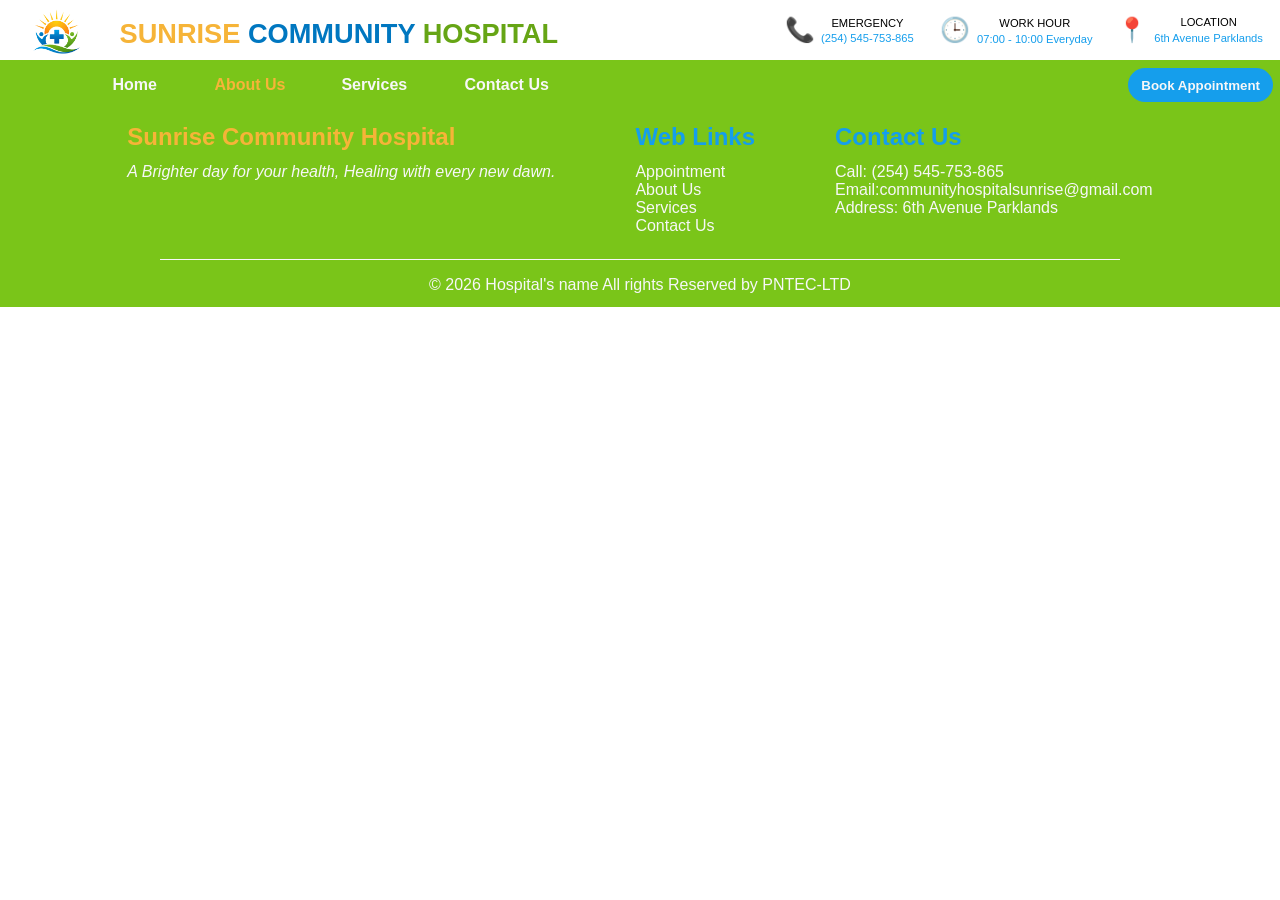
==== About_Us.html @ 196a64dc "Header,nav bar and footer Complete format for the page" ====
<!DOCTYPE html>
<html lang="en">
<head>
    <meta charset="UTF-8">
    <meta name="viewport" content="width=device-width, initial-scale=1.0">
    <link rel="stylesheet" href="styles.css">
    <link rel="icon" type="image/x-icon" href="images/sunrise logo only.png">
    <link rel="stylesheet" href="https://cloudflare.com">

    
    <title>Sunrise Community Hospital</title>
</head>
<body>
    <div class="page-elements">
        <!--Head of the page-->
        <header>
            <!-- hospital name and logo -->
            <div class="logo_name">
                <a href="index.html" class="logo_as_link" target="_self">
                    <!--Hospital's logo-->
                    <img src="images/sunrise logo only.png" alt="sunrise logo" class="logo" >
                    <!--Hospital's name-->
                    <h1 class="head_name">
                        <span class="sunrise">Sunrise</span> 
                        <span class="community">Community</span> 
                        <span class="hospital">Hospital</span> 
                    </h1>
                </a>
            </div>
            <!--Hospital's head details-->
           <div class="header-details-container">
                <div class="hospital_contact">
                    <div class="info_widgets">&#128222;</div>
                    <div class="head-info">
                        <div class="info_text">EMERGENCY</div>
                        <div class="info-item">
                            (254) 545-753-865
                        </div>
                    </div>
                </div>

                <div class="work_hour">
                    <div class="info_widgets">&#x1F552;</div>
                    <div class="head-info">
                        <div class="info_text">WORK HOUR</div>
                        <div class="info-item">
                            07:00 - 10:00 Everyday
                        </div>
                    </div>
                </div>

                <div class="location">
                    <div class="info_widgets">&#128205;</div>
                    <div class="head-info">
                        <div class="info_text">LOCATION</div>
                        <div class="hospital-area">
                            <a href="https://maps.app.goo.gl/b62ZyZZxRLboZtiKA" target="_blank" class="map_link" >6th Avenue Parklands</a>
                        </div>
                    </div>
                </div>
           </div>
        </header>

        <!--Navigation bar-->
        <div class="nav-bar">
            <nav class="nav-links">
                <ul>
                    <li><a href="index.html" target="_self" class="page">Home</a></li>
                    <li><a href="About_Us.html" target="_self" style="color:#f6b438" class="page">About Us</a></li>
                    <li><a href="Services.html" target="_self" class="page">Services</a></li>
                    <li><a href="Contact_Us.html" target="_self" class="page">Contact Us</a></li>
                </ul>
            </nav>
            <!-- appointment button -->
            <div class="appointment">
                <button type="button" name="appointment">
                    <a href="Appointment.html" target="_self" class="page"> Book Appointment</a>
                </button>
            </div>
        </div>


        <!--main webpage contents-->
        <div>

        </div>


        
        <!--footer of the page-->
        <footer>
            <div>
                <!--Hospital's name and motto-->
                <div class="name-motto">
                    <div class="footer-name">
                        <a href="index.html" class="hospital-name" target="_self">
                        <h2 class="footer_name">
                            <span class="sunrise">Sunrise</span> 
                            <span class="community">Community</span> 
                            <span class="hospital">Hospital</span> 
                        </h2>
                    </a>
                    </div>
                    <div class="footer-motto">
                        
                        A Brighter day for your health,
                        Healing with every new dawn.
                        
                    </div>
                </div>

                <!--links for webpages-->
                <div class="web-links">
                    <h2>Web Links</h2>
                    <a href="Appointment.html" target="_self" class="page">Appointment</a>
                    <a href="About_Us.html" target="_self" class="page">About Us</a>
                    <a href="Services.html" target="_self" class="page">Services</a>
                    <a href="Contact_Us.html" target="_self" class="page">Contact Us</a>
                </div>

                <!--Hospitals contact info-->
                <div class="contact-info" >
                    <h2>Contact Us</h2>
                    <div class="number">
                        Call: (254) 545-753-865
                    </div>
                    <div>
                        <a href="mailto:communityhospitalsunrise@gmail.com" class="page">Email:communityhospitalsunrise@gmail.com</a>
                    </div>
                    <div>
                        <a href="https://maps.app.goo.gl/b62ZyZZxRLboZtiKA" target="_blank" class="page" >Address: 6th Avenue Parklands</a>
                    </div>
                </div>
            </div>

            <!-- copy rights -->
            <div class="copyright-container">
                <div class="copyright">
                    <p>&#169; 2026 Hospital's name All rights Reserved by PNTEC-LTD</p>
                </div>
            </div>
        </footer>
    </div>
</body>
</html>
---- styles.css ----
*{
    padding: 0px;
    margin: 0px;
    font-family:"Helvetica Now MT Text Medium", Helvetica-Bold, Helvetica, Arial, sans-serif;
}
/* overall container for page elements. */
.page-elements{
    display: grid;
    flex-wrap: wrap;
}

/*Header section css style*/

header{
    display: flex;
    flex-direction: row;
    position: sticky;
    justify-content: space-around;
    max-width:100%;
    height: 60px;
    
}
/* logo and hospital name as link */
.logo_as_link{
    display: flex;
    justify-content: flex-start;
    align-items: center;
    text-align: left;
    text-decoration: none;
    margin-right: 1em;
    
}
/* sunrise logo */
.logo{
    width: 6.5%;
    margin-top: 0.5em;
    padding-left: 2em;
    
}
/* hospital name */
.head_name{
    margin-left: 5%;
    margin-right: 2em;
    margin-top: 0.5em;
    padding-right: 0;
    text-transform: uppercase;
    font-size: 1.7em;
    
}
.sunrise{
    color: #f6b438;
    
}
.community{
    color: #0077C0;
}

.hospital{
    color: #66A515;
}

/* hospital header information */

.header-details-container{
    display: flex;
    justify-content: flex-start;
}

.hospital_contact{
    display: flex;
    justify-self: center;
    align-items: center;
    margin-right:1em;
    padding:0.5em;
    min-width: max-content;
}

.info_widgets{
    display: flex;
    width: 100%;
    font-size: 1.5em;
    object-fit: contain;
    align-items: center;
    margin-right: 5%;
}

.info_text{
    font-size: 0.7em;
    display: flex;
    flex-direction: column;
    align-items: center;
    justify-content: center;
}

.info-item{
    color: #159EEC;
    font-size: 0.7em;
    white-space: nowrap;
    margin-top: 3%;
}

/* hospital work hours */
.work_hour{
    display: flex;
    justify-self: center;
    align-items: center;
    margin-right:1em;
    padding:0.5em;
    min-width: max-content;
}

.head-info{
    margin-top: 0.1em;
}

/* hospital location */
.location{
    display: flex;
    justify-self: right;
    align-items: center;
    margin-right:1em;
    padding:0.5em;
    min-width: max-content;
}


.map_link{
    color: #159EEC;
    font-size: 0.7em;
    white-space: nowrap;
    text-decoration: none;
    
}



/*nav bar css style*/

.nav-bar{
    display: flex;
    align-items: center;
    gap:1rem;
    flex-wrap: wrap;
    background-color: #7ac519;
    justify-content: space-between;
    position: sticky;
}

.nav-bar:hover{
    background-color: #69ba00;
}

.nav-links{
    margin-left: 7.6%;
}

.nav-links ul{
    display: flex;
    list-style-type: none;
    display: flex;
    justify-content: center;
}

.nav-links li{
    margin-left:-2.49em;

}
.nav-links li a{
    display: block;
    text-align: center;
    padding: 1em 3em ;
    text-decoration: none;
    margin-left: 5%;
    white-space: nowrap;
    color: #f7f7f8;
    font-weight: bold;
}

.page:hover {
    color: rgb(249, 200, 109);
}

.appointment button{
    border-radius: 10em;
    border-style: none;
    padding: 0.7em 1em 0.7em 1em;
    background-color: #159EEC;
    margin-right: 0.5em;
}


.appointment button:active{
 background-color: #0077C0;
}

.appointment button a{
    color:#f7f7f8;
    text-decoration: none;
    font-weight: bold;
}

/*footer css style*/

footer{
    background-color:#7ac519;
    height: auto;
    display: flex;
    justify-content: space-evenly;
    align-items: center;
    padding: 1% 2%;
    width: 100%;
    box-sizing: border-box;
    justify-items: center;
    flex-direction: column;
}

/* holds name,motto,contacts and web links */
footer div{
    display: flex;
    flex-direction: row;
    justify-content: space-between;
    align-items: flex-start;
    margin: 0;
    
}

/* footer hospital name and motto */

.name-motto{
    color: #f7f7f8;
    display: flex;
    flex-direction: column;
    justify-content: center;
    margin-bottom: 0.5em;
    margin-right: 2em;
    text-align: center;
}

.name-motto a{
    text-decoration: none;
    
}

.footer_name{
    text-align: center;
    padding-bottom: 0.5em;
}

.footer_name span{
    color: #f6b438;
    margin-bottom: 0.5em;
}

.footer-motto{
    display: flex;
    align-items: center;
    font-style: italic;
}



/* Footer web link pages */
.web-links{
    color: #159EEC;
    display: flex;
    flex-direction: column;
    margin-right: 3em;
    margin-left: 3em;
    margin-bottom: 0.5em;
    
}

.web-links h2{
    padding-bottom: 0.5em;
    
}

.web-links a{
    text-decoration: none;
    color: #f7f7f8;
}

/* Hospital footer info */
.contact-info{
    display: flex;
    flex-direction: column;
    
    margin-bottom: 0.5em;
    margin-left: 2em;
}

.contact-info h2{
    color:#159EEC;
}

.contact-info h2{
    padding-bottom: 0.5em;
}

.number{
    color: #f7f7f8;
}
.contact-info div a{
   color: #f7f7f8;
   text-decoration: none;
}


.copyright-container{
    border-top: 1px solid#f7f7f8;
    width: 60em;
    padding-top: 1em;
    margin-top: 1em;
    display: flex;
    justify-content: center;
    color: #f7f7f8;
}
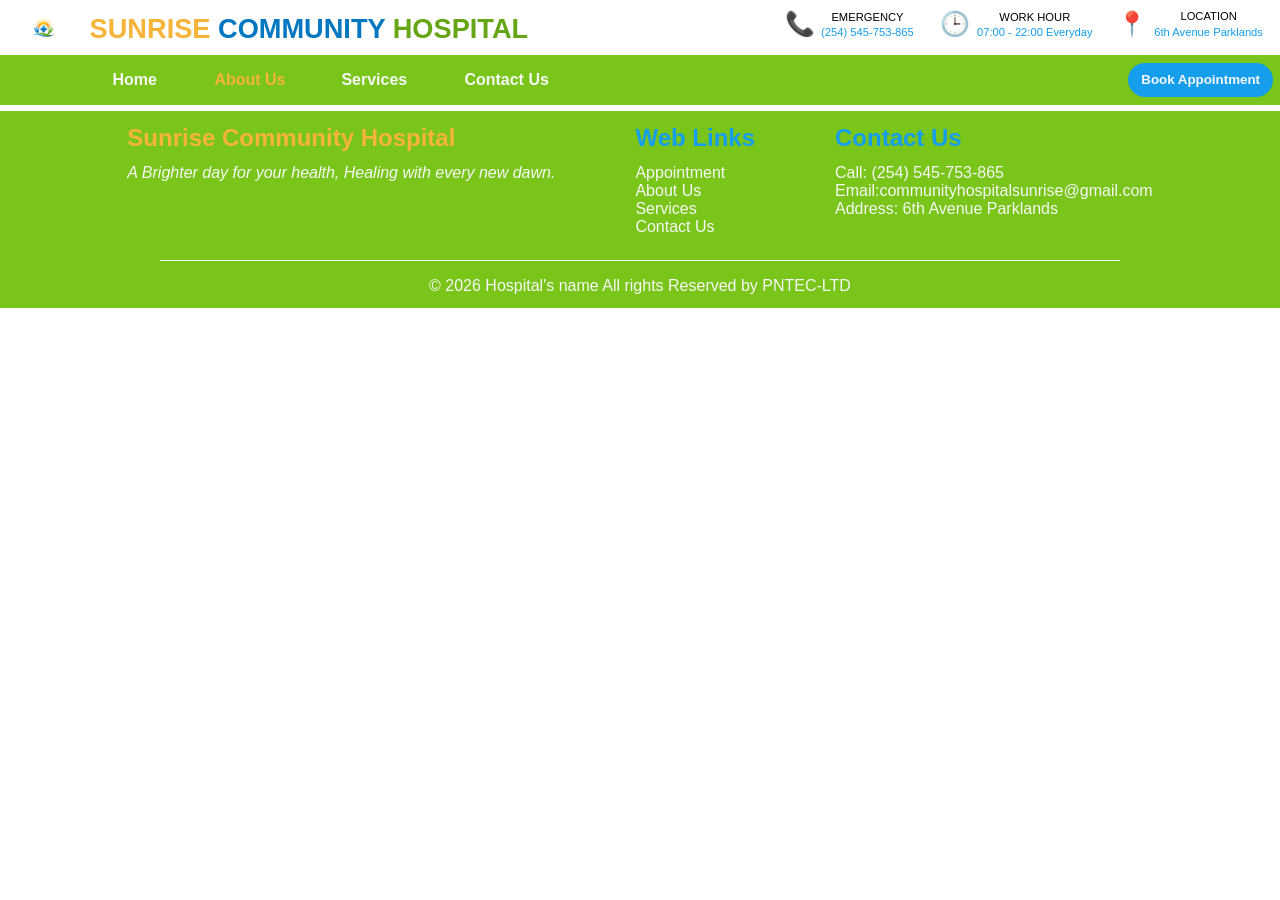
==== commit a95107f3: "Design update for web  header, nav bar and footer" ====
--- a/About_Us.html
+++ b/About_Us.html
@@ -44,7 +44,7 @@
                     <div class="head-info">
                         <div class="info_text">WORK HOUR</div>
                         <div class="info-item">
-                            07:00 - 10:00 Everyday
+                            07:00 - 22:00 Everyday
                         </div>
                     </div>
                 </div>
--- a/styles.css
+++ b/styles.css
@@ -2,11 +2,17 @@
     padding: 0px;
     margin: 0px;
     font-family:"Helvetica Now MT Text Medium", Helvetica-Bold, Helvetica, Arial, sans-serif;
+    box-sizing: border-box;
 }
 /* overall container for page elements. */
 .page-elements{
-    display: grid;
-    flex-wrap: wrap;
+    display: flex;
+    flex-direction: column;
+    align-items:normal;
+    justify-content: space-between;
+    height: max-content;
+    width:100%;
+    gap: 0.2em;
 }
 
 /*Header section css style*/
@@ -15,33 +21,43 @@
     display: flex;
     flex-direction: row;
     position: sticky;
-    justify-content: space-around;
+    justify-content: space-between;
+    align-items: center;
     max-width:100%;
-    height: 60px;
+    height:max-content;
+    margin-bottom: 0.25em;
     
 }
 /* logo and hospital name as link */
+.logo_name{
+    display: flex;
+    height: fit-content;
+    max-width: 900px;
+    align-items: center ;
+    justify-content: center;
+}
+
 .logo_as_link{
     display: flex;
     justify-content: flex-start;
     align-items: center;
-    text-align: left;
-    text-decoration: none;
-    margin-right: 1em;
+    text-align: center;
+    text-decoration: none;
+    width: 700px;
     
 }
 /* sunrise logo */
 .logo{
-    width: 6.5%;
-    margin-top: 0.5em;
+    width: 7.8%;
+    margin-top: 0.3em;
     padding-left: 2em;
     
 }
 /* hospital name */
 .head_name{
     margin-left: 5%;
-    margin-right: 2em;
-    margin-top: 0.5em;
+    margin-right: 3%;
+    margin-top: 0.39em;
     padding-right: 0;
     text-transform: uppercase;
     font-size: 1.7em;
@@ -64,6 +80,8 @@
 .header-details-container{
     display: flex;
     justify-content: flex-start;
+    align-items: center;
+    justify-content: center;
 }
 
 .hospital_contact{
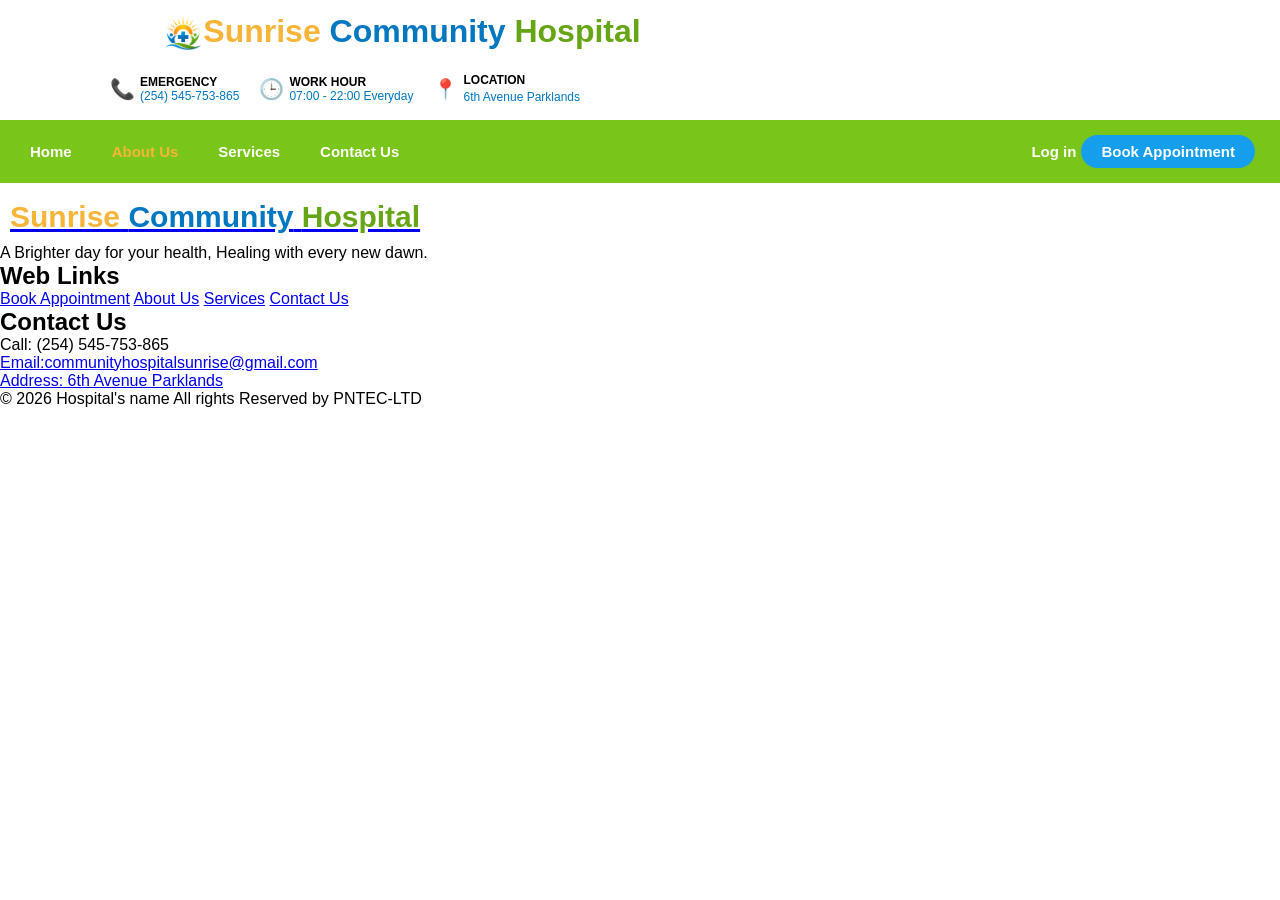
==== commit 13e19e8e: "Update header and nav bar responsiveness" ====
--- a/About_Us.html
+++ b/About_Us.html
@@ -4,6 +4,7 @@
     <meta charset="UTF-8">
     <meta name="viewport" content="width=device-width, initial-scale=1.0">
     <link rel="stylesheet" href="styles.css">
+    <link rel="stylesheet" href="queries.css">
     <link rel="icon" type="image/x-icon" href="images/sunrise logo only.png">
     <link rel="stylesheet" href="https://cloudflare.com">
 
@@ -73,6 +74,7 @@
             </nav>
             <!-- appointment button -->
             <div class="appointment">
+                <a href="login.html" class="page">Log in</a>
                 <button type="button" name="appointment">
                     <a href="Appointment.html" target="_self" class="page"> Book Appointment</a>
                 </button>
@@ -81,9 +83,10 @@
 
 
         <!--main webpage contents-->
-        <div>
+        <main>
 
-        </div>
+            
+        </main>
 
 
         
@@ -112,7 +115,7 @@
                 <!--links for webpages-->
                 <div class="web-links">
                     <h2>Web Links</h2>
-                    <a href="Appointment.html" target="_self" class="page">Appointment</a>
+                    <a href="Appointment.html" target="_self" class="page">Book Appointment</a>
                     <a href="About_Us.html" target="_self" class="page">About Us</a>
                     <a href="Services.html" target="_self" class="page">Services</a>
                     <a href="Contact_Us.html" target="_self" class="page">Contact Us</a>
@@ -141,5 +144,6 @@
             </div>
         </footer>
     </div>
+    <script src="script.js"></script>
 </body>
 </html>
--- a/styles.css
+++ b/styles.css
@@ -4,6 +4,32 @@
     font-family:"Helvetica Now MT Text Medium", Helvetica-Bold, Helvetica, Arial, sans-serif;
     box-sizing: border-box;
 }
+
+html {
+    font-size: 62.5%; /* 1rem = 10px */
+}
+
+body {
+    /* Sets base body text back to a comfortable 16px (1.6rem) 
+       while leaving your 10px rem-math completely intact! */
+    font-size: 1.6rem; 
+    width: 100%;
+    overflow-x: hidden;
+}
+
+/* color variables */
+:root {
+    --primary-color: #f6b438;
+    --primary-color-hover: #ffc55a;
+    --secondary-color: #0077C0;
+    --accent-color: #66A515;
+    --background-color: #f7f7f8;
+    --navbar-color: #7ac519;
+    --button-color: #159EEC;
+    --button-hover-color: #208fff;
+    --text-color: #fffdfd;
+}
+
 /* overall container for page elements. */
 .page-elements{
     display: flex;
@@ -13,323 +39,271 @@
     height: max-content;
     width:100%;
     gap: 0.2em;
-}
-
-/*Header section css style*/
-
-header{
-    display: flex;
-    flex-direction: row;
+    position: relative;
+}
+
+
+/* Title Bar section */
+.title-bar{
+    display: flex;
+    flex-direction: row;
+    align-items: center;
+    justify-content: space-between;
+    width: 100%;
+    height: 4rem;
+    padding: 0.5rem 1rem;
+    margin: 1rem 0;
+}
+
+/* Logo and Name Container */
+.logo_name{
+    display: flex;
+    align-items: center;
+    justify-content: center;
+    flex-direction: row;
+    max-width : 50em;
+    min-width: 20em;
+    margin: 0.5rem 0.1rem;
+}
+
+/* logo and name link */
+.logo_as_link{
+    display: flex;
+    flex-direction: row;
+    justify-content: flex-start;
+    max-width: 32em;
+    min-width: 20em;
+    margin-top: 0.5em;
+    margin-bottom: 0.5em;
+    text-decoration: none;
+}
+
+/* logo */
+.logo{
+    display: block;
+    max-width: 40px;
+    min-width: 5%;
+    height: auto;
+    padding: 0.1rem;
+    margin-left:0.2rem;
+    margin-top: 0.05rem;
+
+}
+
+/* hospital name */
+.hospital-name{
+    display:flex;
+    font-size: 2rem;
+    font-weight: bold;
+    padding: 1rem;
+    align-items: center;
+
+}
+
+.sunrise{
+    color: var(--primary-color);
+}
+
+.community{
+    color: var(--secondary-color);
+}
+
+.hospital{
+    color: var(--accent-color);
+}
+
+/* Hospital head details */
+.header-details-container{
+    display: flex;
+    flex-direction: row;
+    align-items: center;
+    justify-content: flex-end;
+    max-width: 60rem;
+    height: 5rem;
+    padding: 0.5rem 1rem;
+    margin: 0.3rem 0;
+}
+
+.hospital_contact{
+    display: flex;
+    flex-direction: row;
+    align-items: center;
+    justify-content: center;
+    gap: 0.5rem;
+    padding: 0.5rem 1rem;
+    margin: 0.5rem 0;
+}
+
+.work_hour{
+    display: flex;
+    flex-direction: row;
+    align-items: center;
+    justify-content: center;
+    gap: 0.5rem;
+    padding: 0.5rem 1rem;
+    margin: 0.5rem 0;
+}
+
+.location{
+    display: flex;
+    flex-direction: row;
+    align-items: center;
+    justify-content: center;
+    gap: 0.5rem;
+    padding: 0.5rem 1rem;
+    margin: 0.5rem 0;
+}
+
+/* Info Widgets */
+.info_widgets{
+    font-size: 20px;
+}
+
+/* Info Text */
+.info_text{
+    font-size: 1.2rem;
+    font-weight: bold;
+    color: #000000;
+}
+
+/* Info Item */
+.info-item{
+    font-size: 1.2rem;
+    color: var(--secondary-color);
+}
+
+.map_link{
+    text-decoration: none;
+    font-size: 1.2rem;
+    color: var(--secondary-color);
+}
+
+.map_link:hover{
+    text-decoration: underline;
+    color: var(--primary-color-hover);
+}
+
+.motto{
+    font-style: italic;
+    color: var(--primary-color-hover);
+    font-size: 2rem;
+    justify-content: center;
+}
+
+/* Navigation Bar */
+.nav-bar{
+    display: flex;
+    justify-content: space-between;
+    align-items: center;
+    background-color: var(--navbar-color);
+    padding: 1rem;
     position: sticky;
-    justify-content: space-between;
-    align-items: center;
-    max-width:100%;
-    height:max-content;
-    margin-bottom: 0.25em;
     
 }
-/* logo and hospital name as link */
-.logo_name{
-    display: flex;
-    height: fit-content;
-    max-width: 900px;
-    align-items: center ;
-    justify-content: center;
-}
-
-.logo_as_link{
-    display: flex;
+.nav-bar a{
+    font-size: 1.5rem;
+}
+
+.nav-links{
+    display: flex;
+    justify-content: space-between;
+    align-items: center;
+}
+
+.nav-links ul{
+    display: flex;
+    list-style: none;
+    margin: 0;
+    padding: 0;
+}
+
+.nav-links li, .nav-links a{
+    margin: 0 1rem;
+    text-decoration: none;
+    color: var(--text-color);
+    font-weight: bold;
+}
+
+.nav-links a:hover{
+    color: var(--primary-color-hover);
+}
+
+.appointment{
+    display: flex;
+    justify-content: space-between;
+    align-items: center;
+    margin-right: 1rem;
+}
+
+.appointment a{
+    text-decoration: none;
+    color: var(--text-color);
+    font-weight: bold;
+    
+}
+
+.appointment a:hover{
+    color: var(--primary-color-hover);
+}
+
+.appointment button{
+    padding: 0.8rem 2rem;
+    border: none;
+    width: fit-content;
+    background-color: var(--button-color);
+    border-radius: 2rem;
+    margin: 0.5rem;
+    display: flex;
+    align-items: center;
+    justify-content: center;
+}
+.appointment button:hover{
+    background-color: var(--button-hover-color);
+}
+
+.log-in{
+    margin-right: 3rem;
+}
+
+#sidebar{
+    display: none;
+    position:fixed;
+    top: 6.4rem;
+    left: 0;
+    height:100vh;
+    width: 200px;
+    background-color: hsla(86, 77%, 44%, 0.447);
+    backdrop-filter: blur(10px);
+    box-shadow: -10px 0 10px rgba(0,0,0,0.2);
+    
+    flex-direction: column;
+    align-items: flex-start;
     justify-content: flex-start;
-    align-items: center;
-    text-align: center;
-    text-decoration: none;
-    width: 700px;
+}
+
+#sidebar li{
+    width:100%;
+    padding: 2.5rem 0.5rem;
+    border-bottom: 1px solid rgba(251, 247, 247, 0.8);
+    margin:0
+}
+
+#sidebar li:hover{
+    background-color: rgba(251, 247, 247, 0.426);
+}
+
+#sidebar a{
+    width:100%;
+}
+
+#sidebar li:first-child{
+    display: flex;
+    justify-content: flex-end;
+    padding-right: 1rem;
+    border-style: none;
     
 }
-/* sunrise logo */
-.logo{
-    width: 7.8%;
-    margin-top: 0.3em;
-    padding-left: 2em;
-    
-}
-/* hospital name */
-.head_name{
-    margin-left: 5%;
-    margin-right: 3%;
-    margin-top: 0.39em;
-    padding-right: 0;
-    text-transform: uppercase;
-    font-size: 1.7em;
-    
-}
-.sunrise{
-    color: #f6b438;
-    
-}
-.community{
-    color: #0077C0;
-}
-
-.hospital{
-    color: #66A515;
-}
-
-/* hospital header information */
-
-.header-details-container{
-    display: flex;
-    justify-content: flex-start;
-    align-items: center;
-    justify-content: center;
-}
-
-.hospital_contact{
-    display: flex;
-    justify-self: center;
-    align-items: center;
-    margin-right:1em;
-    padding:0.5em;
-    min-width: max-content;
-}
-
-.info_widgets{
-    display: flex;
-    width: 100%;
-    font-size: 1.5em;
-    object-fit: contain;
-    align-items: center;
-    margin-right: 5%;
-}
-
-.info_text{
-    font-size: 0.7em;
-    display: flex;
-    flex-direction: column;
-    align-items: center;
-    justify-content: center;
-}
-
-.info-item{
-    color: #159EEC;
-    font-size: 0.7em;
-    white-space: nowrap;
-    margin-top: 3%;
-}
-
-/* hospital work hours */
-.work_hour{
-    display: flex;
-    justify-self: center;
-    align-items: center;
-    margin-right:1em;
-    padding:0.5em;
-    min-width: max-content;
-}
-
-.head-info{
-    margin-top: 0.1em;
-}
-
-/* hospital location */
-.location{
-    display: flex;
-    justify-self: right;
-    align-items: center;
-    margin-right:1em;
-    padding:0.5em;
-    min-width: max-content;
-}
-
-
-.map_link{
-    color: #159EEC;
-    font-size: 0.7em;
-    white-space: nowrap;
-    text-decoration: none;
-    
-}
-
-
-
-/*nav bar css style*/
-
-.nav-bar{
-    display: flex;
-    align-items: center;
-    gap:1rem;
-    flex-wrap: wrap;
-    background-color: #7ac519;
-    justify-content: space-between;
-    position: sticky;
-}
-
-.nav-bar:hover{
-    background-color: #69ba00;
-}
-
-.nav-links{
-    margin-left: 7.6%;
-}
-
-.nav-links ul{
-    display: flex;
-    list-style-type: none;
-    display: flex;
-    justify-content: center;
-}
-
-.nav-links li{
-    margin-left:-2.49em;
-
-}
-.nav-links li a{
-    display: block;
-    text-align: center;
-    padding: 1em 3em ;
-    text-decoration: none;
-    margin-left: 5%;
-    white-space: nowrap;
-    color: #f7f7f8;
-    font-weight: bold;
-}
-
-.page:hover {
-    color: rgb(249, 200, 109);
-}
-
-.appointment button{
-    border-radius: 10em;
-    border-style: none;
-    padding: 0.7em 1em 0.7em 1em;
-    background-color: #159EEC;
-    margin-right: 0.5em;
-}
-
-
-.appointment button:active{
- background-color: #0077C0;
-}
-
-.appointment button a{
-    color:#f7f7f8;
-    text-decoration: none;
-    font-weight: bold;
-}
-
-/*footer css style*/
-
-footer{
-    background-color:#7ac519;
-    height: auto;
-    display: flex;
-    justify-content: space-evenly;
-    align-items: center;
-    padding: 1% 2%;
-    width: 100%;
-    box-sizing: border-box;
-    justify-items: center;
-    flex-direction: column;
-}
-
-/* holds name,motto,contacts and web links */
-footer div{
-    display: flex;
-    flex-direction: row;
-    justify-content: space-between;
-    align-items: flex-start;
-    margin: 0;
-    
-}
-
-/* footer hospital name and motto */
-
-.name-motto{
-    color: #f7f7f8;
-    display: flex;
-    flex-direction: column;
-    justify-content: center;
-    margin-bottom: 0.5em;
-    margin-right: 2em;
-    text-align: center;
-}
-
-.name-motto a{
-    text-decoration: none;
-    
-}
-
-.footer_name{
-    text-align: center;
-    padding-bottom: 0.5em;
-}
-
-.footer_name span{
-    color: #f6b438;
-    margin-bottom: 0.5em;
-}
-
-.footer-motto{
-    display: flex;
-    align-items: center;
-    font-style: italic;
-}
-
-
-
-/* Footer web link pages */
-.web-links{
-    color: #159EEC;
-    display: flex;
-    flex-direction: column;
-    margin-right: 3em;
-    margin-left: 3em;
-    margin-bottom: 0.5em;
-    
-}
-
-.web-links h2{
-    padding-bottom: 0.5em;
-    
-}
-
-.web-links a{
-    text-decoration: none;
-    color: #f7f7f8;
-}
-
-/* Hospital footer info */
-.contact-info{
-    display: flex;
-    flex-direction: column;
-    
-    margin-bottom: 0.5em;
-    margin-left: 2em;
-}
-
-.contact-info h2{
-    color:#159EEC;
-}
-
-.contact-info h2{
-    padding-bottom: 0.5em;
-}
-
-.number{
-    color: #f7f7f8;
-}
-.contact-info div a{
-   color: #f7f7f8;
-   text-decoration: none;
-}
-
-
-.copyright-container{
-    border-top: 1px solid#f7f7f8;
-    width: 60em;
-    padding-top: 1em;
-    margin-top: 1em;
-    display: flex;
-    justify-content: center;
-    color: #f7f7f8;
+
+.burger-icon{
+    display:none;
 }
--- a/queries.css
+++ b/queries.css
@@ -0,0 +1,212 @@
+/* Media queries */
+/* ==========================================
+   Big Screens (Laptops & Desktops: 1024px to 1440px)
+   ========================================== */
+@media all and (min-width: 64.375rem) and (max-width: 90rem) {
+   html {
+        font-size: 62.5%; /* 1rem = 10px */
+    }
+    .motto{
+        display:none;
+    }
+}
+
+/* ==========================================
+   Medium Screens (Tablets: 600px to 1030px)
+   ========================================== */
+@media all and (min-width: 43.75rem) and (max-width: 64.375rem) {
+    html {
+        font-size: 50%; /* 1rem = px */
+    }
+    
+    .title-bar{
+        display: flex;
+        align-items: center;
+        justify-content: space-between;
+        width: 100%;
+        height: 5rem;
+        padding: 0.1rem 1rem;
+        margin: 0.3rem 0;
+
+    }
+
+    .logo_as_link{
+        margin: 0;
+    }
+
+    .header-details-container{
+        justify-content: space-evenly;
+        padding: 0;
+    }
+
+
+   .hospital-name{
+        font-size: 2.1rem;
+    }
+
+    .logo{
+        max-width: 40px;
+        min-width: 5%;
+        height: auto;
+    }
+   
+
+    .info_widgets{
+        font-size: 14px;
+    }
+
+    .info_text{
+        font-size: 1.2rem;
+    }
+
+    .info_item{
+        font-size: 1.2rem;
+    }
+    .motto{
+        display:none;
+    }
+   
+}
+/* ==========================================
+   Small Screens (Mobile Phones: 575px to 700px)
+   ========================================== */
+@media all and (min-width: 35.9375rem) and (max-width: 43.75rem) {
+    html {
+        font-size: 37.5%; /* 1rem = px */
+    }
+
+    .title-bar{
+        display: flex;
+       height: 5rem;
+        padding: 0.1rem 1rem;
+        margin: 0.3rem 0;
+        
+        
+    }
+
+    .logo{
+        width: 30px;
+        height: auto;
+    }
+
+    .hospital-name{
+        font-size: 2.2rem;
+        padding:0.5rem;
+    }
+
+    .info_widgets{
+        font-size: 12px;
+    }
+
+    .info_text{
+        font-size: 1.4rem;
+    }
+
+    .info-item{
+        font-size: 1.4rem;
+    }
+
+    .map_link{
+        font-size: 1.4rem;
+    }
+
+    .motto{
+        display:none;
+    }
+}
+
+/* ==========================================
+   Extra Small Screens (Mobile Phones: below 575px )
+   ==========================================  */
+   @media all and (max-width: 35.9375rem){
+    html {
+        font-size: 32.5%; /* 1rem = px */
+    }
+
+    .title-bar{
+        display: flex;
+        justify-content: space-between;
+        align-items: center;
+        height: 5.59rem;
+        padding: 0.1rem 1rem;
+        margin: 0.3rem 0;
+
+        
+    }
+
+    .logo_name{
+        padding-left: 0.5rem;
+    }
+
+    .header-details-container{
+        display: none;
+    }
+
+    .hospital-name p{
+        font-size: 3rem;
+        padding-top: 1rem;
+    }
+
+    .logo{
+        width: 30px;
+        height: auto;
+        padding-bottom: 0.3rem;
+    }
+
+    .motto{
+        display:flex;
+        
+        font-weight: 700;
+        font-size: 1.5rem;
+        min-width: 150px;
+    }
+    .motto span{
+        display: inline-block;
+        margin: 0;
+        padding: 0.1rem 0 0 0;
+    }
+
+   }
+
+
+   /* screen below 420px */
+   @media all and (max-width: 26.25rem){
+
+    .motto{
+        display: none;
+    }
+
+    .title-bar{
+        display: flex;
+        justify-content: center;
+
+    }
+
+    .logo{
+        width: 30px;
+    }
+
+    .page{
+        display: none;
+    }
+
+    .burger-icon{
+        display: flex;
+        margin-right: 2rem;
+    }
+
+    .nav-links ul{
+        display: flex;
+        justify-content: flex-start;
+    }
+
+    .nav-bar{
+        justify-content: flex-start;
+    }
+    .appointment{
+        display: flex;
+        justify-content: space-between;
+        width: 100%;
+        margin: 0;
+    }
+   }
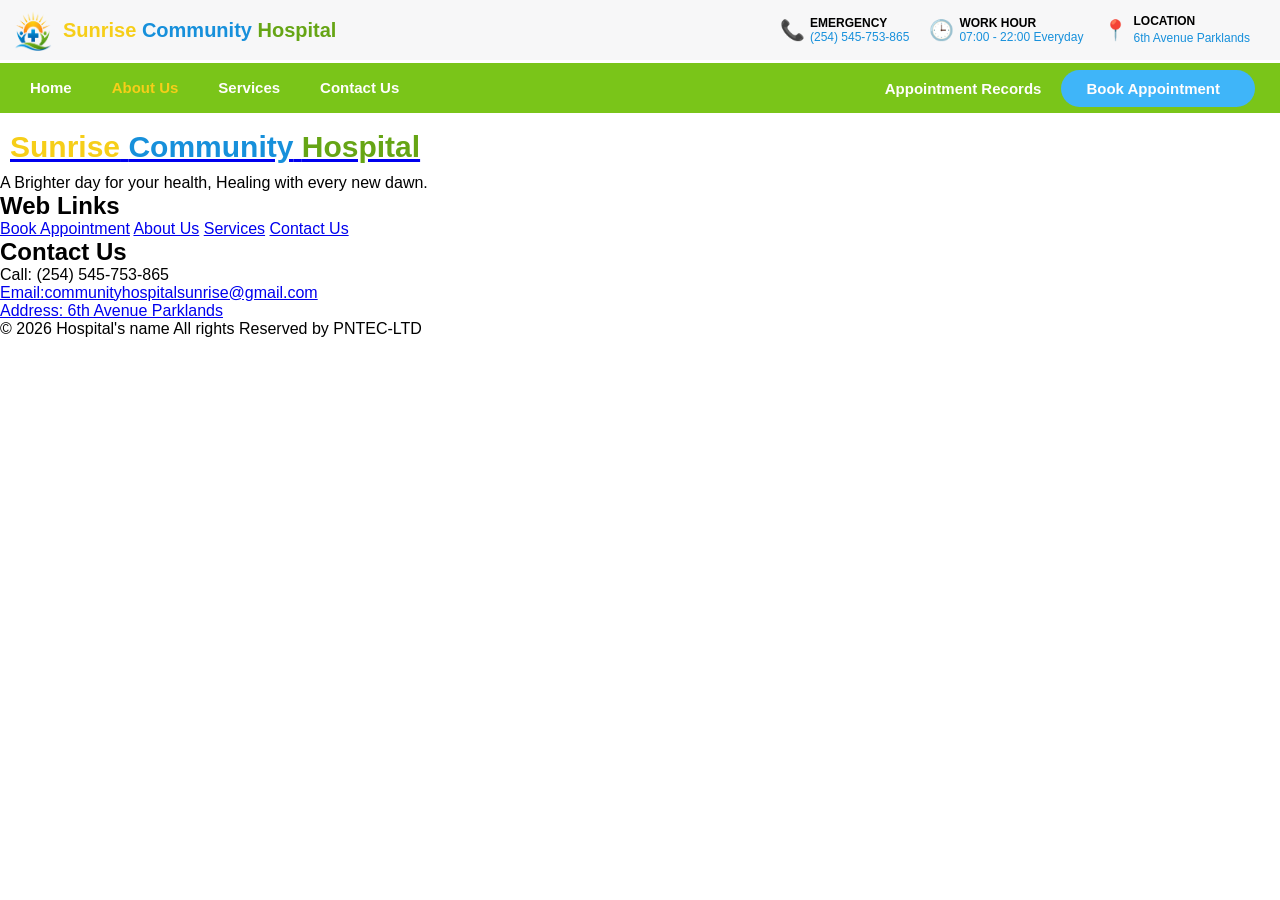
==== commit 12a74608: "Create hero section and cards" ====
--- a/About_Us.html
+++ b/About_Us.html
@@ -7,7 +7,7 @@
     <link rel="stylesheet" href="queries.css">
     <link rel="icon" type="image/x-icon" href="images/sunrise logo only.png">
     <link rel="stylesheet" href="https://cloudflare.com">
-
+    <script src="script.js"></script>
     
     <title>Sunrise Community Hospital</title>
 </head>
@@ -16,50 +16,60 @@
         <!--Head of the page-->
         <header>
             <!-- hospital name and logo -->
-            <div class="logo_name">
-                <a href="index.html" class="logo_as_link" target="_self">
-                    <!--Hospital's logo-->
-                    <img src="images/sunrise logo only.png" alt="sunrise logo" class="logo" >
-                    <!--Hospital's name-->
-                    <h1 class="head_name">
-                        <span class="sunrise">Sunrise</span> 
-                        <span class="community">Community</span> 
-                        <span class="hospital">Hospital</span> 
-                    </h1>
-                </a>
-            </div>
-            <!--Hospital's head details-->
-           <div class="header-details-container">
-                <div class="hospital_contact">
-                    <div class="info_widgets">&#128222;</div>
-                    <div class="head-info">
-                        <div class="info_text">EMERGENCY</div>
-                        <div class="info-item">
-                            (254) 545-753-865
+            <div class="title-bar">
+                <div class="logo_name">
+                    <a href="index.html" class="logo_as_link" target="_self">
+                        <!--Hospital's logo-->
+                        <img src="images/sunrise_logo.png" alt="sunrise logo" class="logo" >
+                        <!--Hospital's name-->
+                        <div class="hospital-name">
+                            <p>
+                                <span class="sunrise">Sunrise </span> 
+                                <span class="community">Community</span> 
+                                <span class="hospital">Hospital</span> 
+                            </p>
+                        </div>
+                    </a>
+                </div>
+                <!--Hospital's head details-->
+                <div class="header-details-container">
+                    <div class="hospital_contact">
+                        <div class="info_widgets">&#128222;</div>
+                        <div class="head-info">
+                            <div class="info_text">EMERGENCY</div>
+                            <div class="info-item">
+                                (254) 545-753-865
+                            </div>
+                        </div>
+                    </div>
+
+                    <div class="work_hour">
+                        <div class="info_widgets">&#x1F552;</div>
+                        <div class="head-info">
+                            <div class="info_text">WORK HOUR</div>
+                            <div class="info-item">
+                                07:00 - 22:00 Everyday
+                            </div>
+                        </div>
+                    </div>
+
+                    <div class="location">
+                        <div class="info_widgets">&#128205;</div>
+                        <div class="head-info">
+                            <div class="info_text">LOCATION</div>
+                            <div class="hospital-area">
+                                <a href="https://maps.app.goo.gl/b62ZyZZxRLboZtiKA" target="_blank" class="map_link" >6th Avenue Parklands</a>
+                            </div>
                         </div>
                     </div>
                 </div>
-
-                <div class="work_hour">
-                    <div class="info_widgets">&#x1F552;</div>
-                    <div class="head-info">
-                        <div class="info_text">WORK HOUR</div>
-                        <div class="info-item">
-                            07:00 - 22:00 Everyday
-                        </div>
-                    </div>
+                <div class="motto">
+                    <span>
+                        A Brighter day for your health, <br>
+                        Healing with every new dawn.
+                    </span>
                 </div>
-
-                <div class="location">
-                    <div class="info_widgets">&#128205;</div>
-                    <div class="head-info">
-                        <div class="info_text">LOCATION</div>
-                        <div class="hospital-area">
-                            <a href="https://maps.app.goo.gl/b62ZyZZxRLboZtiKA" target="_blank" class="map_link" >6th Avenue Parklands</a>
-                        </div>
-                    </div>
-                </div>
-           </div>
+            </div>
         </header>
 
         <!--Navigation bar-->
@@ -67,16 +77,30 @@
             <nav class="nav-links">
                 <ul>
                     <li><a href="index.html" target="_self" class="page">Home</a></li>
-                    <li><a href="About_Us.html" target="_self" style="color:#f6b438" class="page">About Us</a></li>
+                    <li><a href="About_Us.html" target="_self" style="color:#f6ce19" class="page">About Us</a></li>
                     <li><a href="Services.html" target="_self" class="page">Services</a></li>
                     <li><a href="Contact_Us.html" target="_self" class="page">Contact Us</a></li>
+                
+                </ul>
+                <ul id="sidebar">
+                    <li onclick="hideSidebar()" class="close-side-bar">
+                        <div>
+                            <a href="" class="close-icon"><svg xmlns="http://www.w3.org/2000/svg" height="20px" viewBox="0 -960 960 960" width="20px" fill="#ffffff"><path d="m256-200-56-56 224-224-224-224 56-56 224 224 224-224 56 56-224 224 224 224-56 56-224-224-224 224Z"/></svg></a>
+                        </div>
+                    </li>
+                    <li><a href="index.html" target="_self" class="page1">Home</a></li>
+                    <li><a href="About_Us.html" style="color:#f6ce19"  target="_self" class="page1">About Us</a></li>
+                    <li><a href="Services.html" target="_self" class="page1">Services</a></li>
+                    <li><a href="Contact_Us.html" target="_self" class="page1">Contact Us</a></li>
                 </ul>
             </nav>
             <!-- appointment button -->
             <div class="appointment">
-                <a href="login.html" class="page">Log in</a>
+                <div onclick="showSidebar()">
+                        <a href="javascript:void(0)" class="burger-icon"><svg xmlns="http://www.w3.org/2000/svg" height="20px" viewBox="0 -960 960 960" width="20px" fill="#ffffff"><path d="M120-240v-80h720v80H120Zm0-200v-80h720v80H120Zm0-200v-80h720v80H120Z"/></svg></a></div>
+                <a href="records.html" class="appointment-records">Appointment Records</a>
                 <button type="button" name="appointment">
-                    <a href="Appointment.html" target="_self" class="page"> Book Appointment</a>
+                    <a href="Appointment.html" target="_self" class="page1"> Book Appointment</a>
                 </button>
             </div>
         </div>
@@ -144,6 +168,5 @@
             </div>
         </footer>
     </div>
-    <script src="script.js"></script>
 </body>
-</html>+</html> 
--- a/styles.css
+++ b/styles.css
@@ -19,15 +19,16 @@
 
 /* color variables */
 :root {
-    --primary-color: #f6b438;
-    --primary-color-hover: #ffc55a;
-    --secondary-color: #0077C0;
+    --primary-color: #f6ce19;
+    --primary-color-hover: #ffc04c;
+    --secondary-color: #1790db;
     --accent-color: #66A515;
     --background-color: #f7f7f8;
     --navbar-color: #7ac519;
-    --button-color: #159EEC;
-    --button-hover-color: #208fff;
+    --button-color: #3fb5f9;
+    --button-hover-color: #27aefb;
     --text-color: #fffdfd;
+    --trans-transition: 0.2s ease;
 }
 
 /* overall container for page elements. */
@@ -42,6 +43,13 @@
     position: relative;
 }
 
+header{
+    position: sticky;
+    width: 100%;
+    top: 0;
+    z-index: 1000;
+    background-color: var(--background-color);
+}
 
 /* Title Bar section */
 .title-bar{
@@ -179,8 +187,7 @@
 }
 
 .map_link:hover{
-    text-decoration: underline;
-    color: var(--primary-color-hover);
+    color: var(--navbar-color);
 }
 
 .motto{
@@ -197,7 +204,7 @@
     align-items: center;
     background-color: var(--navbar-color);
     padding: 1rem;
-    position: sticky;
+    height:5rem;
     
 }
 .nav-bar a{
@@ -222,6 +229,7 @@
     text-decoration: none;
     color: var(--text-color);
     font-weight: bold;
+    transition: var(--trans-transition);
 }
 
 .nav-links a:hover{
@@ -235,19 +243,28 @@
     margin-right: 1rem;
 }
 
-.appointment a{
+.appointment a, .appointment p, .appointment span{
+    margin-right: 1rem;
+    font-weight:bold;
+    padding:0 0.5rem 0 0.5rem;
+}
+
+.appointment a, #appointment-btn{
     text-decoration: none;
     color: var(--text-color);
     font-weight: bold;
-    
-}
-
-.appointment a:hover{
+    transition: var(--trans-transition);
+}
+
+.appointment a:hover, #appointment-btn:hover{
     color: var(--primary-color-hover);
 }
 
+#appointment-btn{
+    font-size: inherit;
+}
 .appointment button{
-    padding: 0.8rem 2rem;
+    padding: 1rem 2rem;
     border: none;
     width: fit-content;
     background-color: var(--button-color);
@@ -256,9 +273,12 @@
     display: flex;
     align-items: center;
     justify-content: center;
+    text-align: center;
+    transition: var(--trans-transition);
 }
 .appointment button:hover{
     background-color: var(--button-hover-color);
+    cursor: pointer;
 }
 
 .log-in{
@@ -306,4 +326,197 @@
 
 .burger-icon{
     display:none;
-}+}
+
+/* Hero Section */
+.hero{
+    position: relative; /* To keep .bg-slide inside hero  */
+    height: 83vh;
+    width: 100%;
+    display: flex;
+    align-items: center;
+    overflow: hidden;
+}
+
+.hero-bg-slider{
+    position: absolute;
+    top: 0;
+    left: 0;
+    width: 100%;
+    height:100%;
+    z-index: 1; /* keep image behind text content  */
+    inset:0;
+
+}
+
+/* 2. Slide properties */
+.bg-slide {
+  position: absolute;
+  inset: 0;
+  background-size: cover;
+  background-position: center top;
+  background-repeat: no-repeat;
+  opacity: 0;
+  animation: crossfade 15s infinite ease-in-out;
+}
+
+/* Pseudo-element overlay on every slide */
+.hero-bg-slider::after {
+  content: "";
+  position: absolute;
+  inset: 0;
+  background: linear-gradient(to right, rgba(0, 0, 0, 0.7) 0%, rgba(0, 0, 0, 0.05) 100%);
+  z-index: 1;
+}
+
+/* 3. Stagger animation delays for 3 images (15s total / 3 images = 5s each) */
+.bg-slide:nth-child(1) { animation-delay: 0s; }
+.bg-slide:nth-child(2) { animation-delay: 5s; }
+.bg-slide:nth-child(3) { animation-delay: 10s; }
+
+/* 4. Ensure hero text content renders above background images */
+.hero-content {
+  position: absolute;
+  z-index: 3; /* Forces text in front of slides */
+  top: 44.5%;                     /* Positions the element 3/4 down the hero container */
+  left: 1%;                     /* Left padding alignment */
+  transform: translateY(-50%);  /* Vertically centers content on the 75% line */
+  text-align: center;
+  display: flex;
+  flex-direction: column;
+  justify-content: center;
+}
+
+/* 5. @keyframes animation rule */
+@keyframes crossfade {
+  0%   { opacity: 0; }
+  10%  { opacity: 1; }
+  33%  { opacity: 1; }
+  43%  { opacity: 0; }
+  100% { opacity: 0; }
+}
+
+.hero-content div{
+    margin-bottom: 1rem;
+}
+.hero-content h1{
+    color: var(--primary-color);
+    font-size: 3.4rem;
+    font-weight: bolder;
+    
+}
+
+.hero-content p{
+    font-weight: bold;
+    color: var(--navbar-color);
+    font-size: 2.3rem;
+    letter-spacing: 0.15em;
+    width:inherit;
+}
+
+.hero-btn button{
+    padding: 1rem 2rem 1rem 2rem;
+    border:none;
+    border-radius: 2rem;
+    background-color: var(--button-color);
+    color: var(--text-color);
+    text-decoration: none;
+    font-weight: bold;
+    letter-spacing: 0.2rem;
+    font-size: inherit;
+}
+
+.hero-btn button:hover{
+    background-color: var(--button-hover-color);
+    cursor: pointer;
+}
+
+
+
+/* Card Styling */
+.hero-cards{
+    position: relative;
+    z-index: 10;
+    margin-top: -1.5em; /* Pulls the section up into the hero area */
+    display: flex;
+    justify-content: space-evenly;
+    gap: 1.5rem;
+    max-width: 1000px;
+    margin-left: auto;
+    margin-right: auto;
+    padding: 0 1rem;
+}
+
+.card {
+  flex: 1;
+  display: flex;
+  align-items: center;
+  justify-content: space-between;
+  max-width: 42rem;
+  width: 4rem;
+  padding: 1.5rem 2rem;
+  border-radius: 6px;
+  box-shadow: 0 8px 20px rgba(0, 0, 0, 0.15);
+}
+
+.appointment-card {
+  background-color: var(--navbar-color);
+  color: #ffffff;
+  display: flex;
+  justify-content: space-between;
+  text-align: center;
+}
+
+.contact-card {
+  background-color: var(--navbar-color);
+  color: #ffffff;
+  display: flex;
+  justify-content: space-between;
+  text-align: center;
+}
+
+.card-info a{
+    text-decoration: none;
+    font-weight: bold;
+    color: var(--text-color);
+}
+
+/* Main Content */
+
+.main-content{
+    display: flex;
+    flex-direction: column;
+    justify-content: center;
+    align-items: center;
+    width:100%;
+    margin-top: 2rem;
+}
+
+.welcome-msg{
+    display: flex;
+    flex-direction: column;
+    justify-content: center;
+    align-items: center;
+    width: 75%;
+    gap: 0.5rem;
+
+}
+
+.welcome-msg h3{
+    color: var(--accent-color);
+}
+
+.welcome-msg h1{
+    color: var(--button-color);
+}
+
+.welcome-msg p{
+    font-family: "Gill Sans", sans-serif;
+    width:100%;
+    text-align: center;
+    line-height: 2.2rem;
+    
+
+}
+
+
--- a/queries.css
+++ b/queries.css
@@ -1,18 +1,45 @@
 /* Media queries */
+/* ==========================================
+   Big Screens (Laptops & Desktops: more than 1440px)
+   ========================================== */
+@media all and (min-width: 90rem) {
+   html {
+        font-size: 87.5%; /* 1rem = 14px */
+    }
+    .motto{
+        display:none;
+    }
+
+    .bg-slide {
+    background-position: center top;
+  }
+  
+    
+}
+
 /* ==========================================
    Big Screens (Laptops & Desktops: 1024px to 1440px)
    ========================================== */
-@media all and (min-width: 64.375rem) and (max-width: 90rem) {
+@media all and (min-width: 64.3749rem) and (max-width: 90rem) {
    html {
         font-size: 62.5%; /* 1rem = 10px */
     }
     .motto{
         display:none;
     }
+
+    .bg-slide {
+    background-position: center right;
+  }
+
+  .hero{
+        height: 75vh;
+    }
+    
 }
 
 /* ==========================================
-   Medium Screens (Tablets: 600px to 1030px)
+   Medium Screens (Tablets: 700px to 1030px)
    ========================================== */
 @media all and (min-width: 43.75rem) and (max-width: 64.375rem) {
     html {
@@ -65,6 +92,19 @@
     .motto{
         display:none;
     }
+
+    /* hero section */
+    .hero{
+        height: 75vh;
+    }
+
+    .bg-slide {
+    background-position: center right;
+    }
+
+    .hero-content{
+        top: 35%;
+    }
    
 }
 /* ==========================================
@@ -113,6 +153,12 @@
     .motto{
         display:none;
     }
+
+    /* hero section */
+    .hero{
+        height: 60vh;
+    }
+
 }
 
 /* ==========================================
@@ -166,11 +212,37 @@
         padding: 0.1rem 0 0 0;
     }
 
+    /* hero section */
+    .hero{
+        height: 45vh;
+    }
+
+    .hero-content{
+        top: 35%;
+    }
+
+    .hero-content h1{
+        font-size: 3rem;
+    }
+
+    .hero-content p{
+        font-size: 2rem;
+        letter-spacing: 0.3rem;
+    }
+
+    .hero-btn{
+        display: none;
+    }
+    
+
    }
 
 
    /* screen below 420px */
    @media all and (max-width: 26.25rem){
+    html {
+        font-size: 28.25%; /* 1rem = px */
+    }
 
     .motto{
         display: none;
@@ -186,9 +258,7 @@
         width: 30px;
     }
 
-    .page{
-        display: none;
-    }
+    
 
     .burger-icon{
         display: flex;
@@ -196,17 +266,50 @@
     }
 
     .nav-links ul{
-        display: flex;
-        justify-content: flex-start;
+        display: none;
     }
 
     .nav-bar{
-        justify-content: flex-start;
+        justify-content: center !important;
+        align-items: center !important;
+        text-align: center;
+        height: 6rem;
     }
     .appointment{
         display: flex;
         justify-content: space-between;
         width: 100%;
-        margin: 0;
-    }
+        
+    }
+
+    .appointment a, .appointment span, .appointment p{
+        font-size: 2rem;
+    }
+
+   
+
+    /* hero section */
+    .hero{
+        height: 40vh;
+        
+    }
+
+    .hero-content{
+        top: 40%;
+    }
+
+    .hero-content h1{
+        font-size: 2.5rem;
+    }
+
+    .hero-content p{
+        font-size: 2rem;
+        letter-spacing: 0.3rem;
+    }
+
+    .hero-btn{
+        display: none;
+    }
+
+
    }
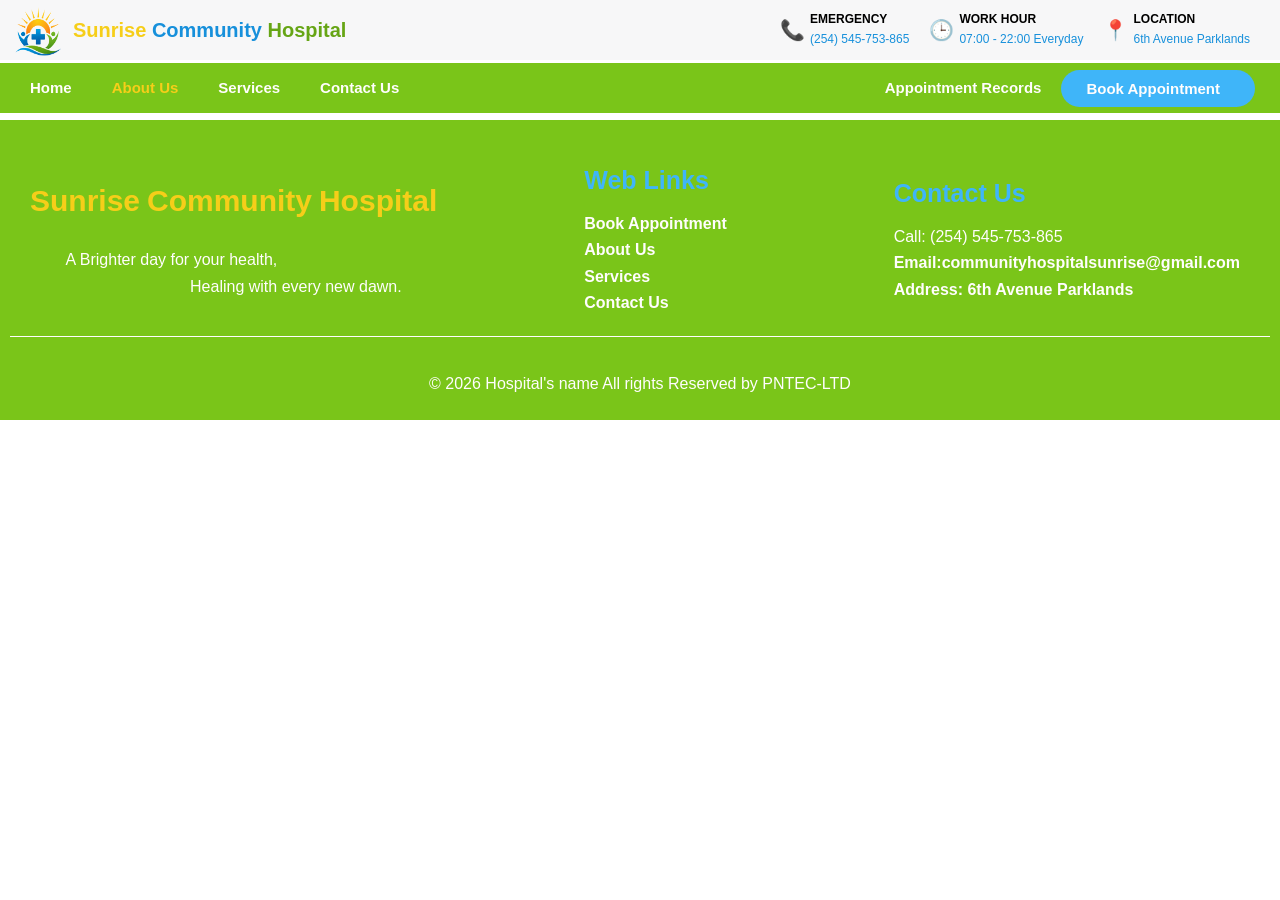
==== commit d0d4064d: "Full home page update" ====
--- a/About_Us.html
+++ b/About_Us.html
@@ -116,22 +116,22 @@
         
         <!--footer of the page-->
         <footer>
-            <div>
+            <div class="footer-row1">
                 <!--Hospital's name and motto-->
                 <div class="name-motto">
                     <div class="footer-name">
                         <a href="index.html" class="hospital-name" target="_self">
-                        <h2 class="footer_name">
-                            <span class="sunrise">Sunrise</span> 
-                            <span class="community">Community</span> 
-                            <span class="hospital">Hospital</span> 
-                        </h2>
-                    </a>
+                            <h2 class="footer_name">
+                                <span class="sunrise">Sunrise</span> 
+                                <span class="community">Community</span> 
+                                <span class="hospital">Hospital</span> 
+                            </h2>
+                        </a>
                     </div>
                     <div class="footer-motto">
                         
-                        A Brighter day for your health,
-                        Healing with every new dawn.
+                        <pre>A Brighter day for your health,
+                            Healing with every new dawn.</pre>
                         
                     </div>
                 </div>
--- a/styles.css
+++ b/styles.css
@@ -1,7 +1,7 @@
 *{
     padding: 0px;
     margin: 0px;
-    font-family:"Helvetica Now MT Text Medium", Helvetica-Bold, Helvetica, Arial, sans-serif;
+    font-family: 'Open Sans', 'Nunito', 'Segoe UI', Tahoma, Geneva, Verdana, sans-serif;
     box-sizing: border-box;
 }
 
@@ -9,13 +9,16 @@
     font-size: 62.5%; /* 1rem = 10px */
 }
 
-body {
+body, main {
     /* Sets base body text back to a comfortable 16px (1.6rem) 
        while leaving your 10px rem-math completely intact! */
     font-size: 1.6rem; 
     width: 100%;
     overflow-x: hidden;
-}
+    line-height: 1.65;
+    color: #2c3e50;
+}
+
 
 /* color variables */
 :root {
@@ -89,7 +92,7 @@
 /* logo */
 .logo{
     display: block;
-    max-width: 40px;
+    max-width: 50px;
     min-width: 5%;
     height: auto;
     padding: 0.1rem;
@@ -161,6 +164,10 @@
     padding: 0.5rem 1rem;
     margin: 0.5rem 0;
 }
+.head-info{
+    display: flex;
+    flex-direction: column;
+}
 
 /* Info Widgets */
 .info_widgets{
@@ -180,7 +187,16 @@
     color: var(--secondary-color);
 }
 
+.hospital-area{
+    display: flex;
+    flex-direction: row;
+    align-items: center;
+    justify-content: center;
+    
+}
+
 .map_link{
+    display: inline-block;
     text-decoration: none;
     font-size: 1.2rem;
     color: var(--secondary-color);
@@ -258,6 +274,7 @@
 
 .appointment a:hover, #appointment-btn:hover{
     color: var(--primary-color-hover);
+    
 }
 
 #appointment-btn{
@@ -331,7 +348,7 @@
 /* Hero Section */
 .hero{
     position: relative; /* To keep .bg-slide inside hero  */
-    height: 83vh;
+    height: 90vh;
     width: 100%;
     display: flex;
     align-items: center;
@@ -354,7 +371,7 @@
   position: absolute;
   inset: 0;
   background-size: cover;
-  background-position: center top;
+  background-position: center center;
   background-repeat: no-repeat;
   opacity: 0;
   animation: crossfade 15s infinite ease-in-out;
@@ -511,12 +528,378 @@
 }
 
 .welcome-msg p{
-    font-family: "Gill Sans", sans-serif;
     width:100%;
     text-align: center;
-    line-height: 2.2rem;
+    line-height: 2.3rem;
+}
+
+/* hospital stats */
+
+.stats-bar{
+    display: flex;
+    justify-content: space-evenly;
+    width: 100%;
+    margin: 2rem;
+    gap: 1.2rem;
+}
+
+.stats-bar .container{
+    display: flex;
+    flex-direction: row;
+    justify-content: space-evenly;
+    width: 100%;
+}
+
+.container div{
+    display: flex;
+    flex-direction: column;
+    text-align: center;
+    width: 45%;
+}
+
+.b{
+    margin-right: 2rem;
+}
+
+.stats-bar div p{
+    color: var(--button-color);
+    font-size: 2rem;
+}
+
+.stats-bar div span{
+    color: var(--primary-color);
+    font-size: 2rem;
+    font-weight: bold;
+}
+
+.why-choose-us{
+    display: block;
+    width: 100%;
+    text-align: center;
+    margin-top: 5rem;
+}
+
+.why-choose-us span{
+    font-size: 3rem;
+    color: var(--accent-color);
+    font-style: italic;
+    font-weight: 600;
+}
+
+.reason{
+    display: flex;
+    justify-content: space-between;
+    margin-left: 3rem;
+    margin-right: 3rem;
+}
+
+.colum1{
+    display: flex;
+    flex-direction: column;
+    justify-content: space-between;
+    width:50%;
+}
+
+.colum2{
+    display: flex;
+    flex-direction: column;
+    justify-content: space-between;
+    width:50%;
+}
+
+.reasons{
+    display: flex;
+    justify-content: space-evenly;
+    text-align: left;
+    margin-top: 2rem;
+}
+
+.statement{
+    margin-left: 2rem;
+    margin-right: 1rem;
+    gap: 1rem;
+}
+
+.reasons svg{
+    display: flex;
+    margin-top: 2rem;
+}
+
+/* Need care contact */
+.do-you-need-care{
+    display: flex;
+    flex-direction: column;
+    justify-content: space-evenly;
+    align-items: center;
+    width: 100%;
+    height: 20rem;
+    background-color: var(--navbar-color);
+    margin-top: 5rem;
+
+}
+
+.do-you-need-care h2{
+    color: var(--text-color);
+}
+
+.do-you-need-care p{
+    color: var(--text-color);
+    font-size: 1.7rem;
+    width: 90%;
+    text-align: center;
+}
+
+.do-you-need-care .contact-btn button{
+    display: flex;
+    padding: 1rem 3rem 1rem 3rem;
+    background-color: rgba(0,0,0,0.1);
+    border-radius: 2rem;
+    border: 1px solid #f6f5f5;
+    color: var(--text-color);
+    font-size: 1.5rem;
+    transition: 0.2s ease-in-out;
+}
+
+#contact-btn:hover{
+    cursor: pointer;
+    border-style: none;
+    color: var(--accent-color);
+    background-color: var(--text-color);
+    box-shadow: 0.5px 0px 8px var(--background-color);
+}
+
+/* Section Container */
+.testimonials-section {
+  padding: 5rem 2rem;
+  background-color: #f8fafc; /* Light clean background */
+}
+
+.container {
+    display: flex;
+    flex-direction: column;
+    justify-content: center;
+    align-items: center;
+    max-width: 90%;
+    margin: 0 auto;
+}
+
+/* Header Alignment */
+.section-header {
+    display: flex;
+    justify-content: center;
+    align-items: center;
+  text-align: center;
+  margin-bottom: 3.5rem;
+}
+
+.sub-heading {
+  color: var(--secondary-color);
+  font-weight: 700;
+  font-size: 1.5rem;
+  letter-spacing: 1.5px;
+  text-transform: uppercase;
+}
+
+.section-header h2 {
+  font-size: 3rem;
+  color: var(--accent-color);
+  margin: 0.5rem 0 1rem;
+}
+
+.section-header p {
+  color: #64748b;
+  max-width: 600px;
+  margin: 0 auto;
+  font-size: 1.5rem;
+}
+
+/* Grid Layout */
+.testimonials-section .testimonials-grid {
+  display: grid;
+  grid-template-columns: repeat(2, minmax(0, 1fr));
+  gap: 2rem;
+  width: 80%;
+  align-items: stretch;
+  justify-content: center;
+}
+
+.testimonials-section .testimonials-grid
+> .testimonial-card:nth-child(1) {
+    grid-column: 1;
+    grid-row: 1;
     
-
-}
-
-
+}
+
+/* Card 2: top-right */
+.testimonials-section .testimonials-grid
+> .testimonial-card:nth-child(2) {
+    grid-column: 2;
+    grid-row: 1;
+
+}
+
+/* Card 3: centered on the second row */
+.testimonials-section .testimonials-grid
+> .testimonial-card:nth-child(3) {
+    grid-column: 1 / -1;
+    grid-row: 2;
+    justify-self: center;
+    width: 60%;
+}
+
+/* Individual Testimonial Cards */
+.testimonials-section .testimonial-card{
+  background: #ffffff;
+  padding: 2.5rem 2rem;
+  margin: 1rem 0;
+  border-radius: 12px;
+  box-shadow: 0 4px 15px rgba(0, 0, 0, 0.05);
+  width: 100%;
+  display: flex;
+  flex-direction: column;
+  justify-content: center;
+  align-items: center;
+  transition: transform 0.2s ease, box-shadow 0.3s ease;
+  border: 1px solid #e2e8f0;
+}
+
+.testimonial-card:hover {
+  transform: translateY(-5px);
+  box-shadow: 0 12px 25px rgba(0, 0, 0, 0.1);
+}
+
+/* Featured / Highlighted Card */
+.featured-card {
+  border-top: 4px solid var(--secondary-color, #0284c7);
+}
+
+/* Star Rating */
+.stars {
+  color: #f59e0b; /* Amber Gold */
+  font-size: 1.2rem;
+  margin-bottom: 1rem;
+  letter-spacing: 2px;
+}
+
+/* Quote Text */
+.patient-quote {
+  color: #334155;
+  font-size: 2rem;
+  line-height: 1.7;
+  font-style: italic;
+  margin-bottom: 2rem;
+}
+
+/* Patient Profile Header */
+.patient-info {
+  display: flex;
+  align-items: center;
+  gap: 1rem;
+}
+
+.patient-avatar {
+  width: 50px;
+  height: 48px;
+  border-radius: 50%;
+  background-color: #e0f2fe;
+  color: #0284c7;
+  font-weight: 700;
+  display: flex;
+  align-items: center;
+  justify-content: center;
+  font-size: 1.1rem;
+}
+
+.patient-details h4 {
+  margin: 0;
+  color: #0f172a;
+  font-size: 1.05rem;
+}
+
+.patient-details span {
+  font-size: 0.85rem;
+  color: #64748b;
+}
+
+
+/* Footer */
+footer{
+    display: flex;
+    flex-direction: column;
+    align-items: center;
+    justify-content: space-between;
+    background-color: var(--navbar-color);
+    color: var(--text-color);
+    height: 30rem;
+    padding: 0 1rem 2rem 1rem;
+    margin-bottom: 0.5rem;
+}
+
+.footer-row1{
+    display: flex;
+    flex-direction: row;
+    justify-content: space-between;
+    align-items: center;
+    width: 100%;
+    border-bottom: 1px solid var(--text-color);
+    margin: 1rem 0 2rem 0;
+}
+
+.name-motto{
+    display: flex;
+    flex-direction: column;
+    justify-content: center;
+    align-items: center;
+    width: fit-content;
+    margin: 2rem 0 2rem 1rem;
+    gap: 0.2rem;
+}
+
+.footer_name span{
+    font-size: 3rem;
+    font-weight: bold;
+    color: var(--primary-color) !important;
+}
+
+footer a{
+    text-decoration: none;
+    color: var(---color);
+    font-weight: 600;
+    transition: var(--trans-transition);
+}
+
+footer a:hover{
+    color: var(--primary-color-hover);
+    
+}
+
+footer h2{
+    font-size: 2.5rem;
+    color: var(--button-color);
+    margin-bottom: 1rem;
+}
+
+.web-links{
+    display: flex;
+    flex-direction: column;
+    padding: 0 0.5rem 0 0.5rem;
+    margin: 3rem 3rem 2rem 3rem;
+    
+}
+
+
+.contact-info{
+    display: flex;
+    flex-direction: column;
+    margin: 3rem 3rem 2rem 3rem;
+}
+
+.copyright-container{
+    display: flex;
+    justify-content: center;
+    align-items: center;
+    width: 100%;
+    height: 3rem;
+    background-color: var(--navbar-color);
+    color: var(--text-color);
+}
--- a/queries.css
+++ b/queries.css
@@ -29,12 +29,14 @@
     }
 
     .bg-slide {
-    background-position: center right;
+    background-position: center top;
   }
 
   .hero{
-        height: 75vh;
-    }
+        height: 80vh;
+        
+    }
+
     
 }
 
@@ -51,7 +53,7 @@
         align-items: center;
         justify-content: space-between;
         width: 100%;
-        height: 5rem;
+        height: 7rem;
         padding: 0.1rem 1rem;
         margin: 0.3rem 0;
 
@@ -72,9 +74,9 @@
     }
 
     .logo{
-        max-width: 40px;
+        width: 40px;
         min-width: 5%;
-        height: auto;
+        height: 45;
     }
    
 
@@ -105,6 +107,12 @@
     .hero-content{
         top: 35%;
     }
+
+
+  .section-header h2 {
+    font-size: 1.75rem;
+  }
+
    
 }
 /* ==========================================
@@ -117,7 +125,7 @@
 
     .title-bar{
         display: flex;
-       height: 5rem;
+       height: 7rem;
         padding: 0.1rem 1rem;
         margin: 0.3rem 0;
         
@@ -125,8 +133,8 @@
     }
 
     .logo{
-        width: 30px;
-        height: auto;
+        width: 32px;
+        height: 35px;
     }
 
     .hospital-name{
@@ -157,6 +165,48 @@
     /* hero section */
     .hero{
         height: 60vh;
+    }
+
+    /* hospital stats */
+    .stats-bar .container{
+        display: flex;
+        flex-direction: column;
+        justify-content: center;
+        align-items: center;
+        gap:1.5rem;
+    }
+
+    .reason{
+        display: flex;
+        flex-direction: column;
+        width:100%;
+        justify-content: center;
+        align-items: center;
+        margin: 0;
+    }
+
+    .colum1{
+        gap: 1rem;
+        width: 75%;
+    }
+
+    .colum2{
+        margin-top: 1rem;
+        width: 75%;
+    }
+
+    .statement{
+        text-align: center;
+    }
+
+    .reasons{
+        display:flex;
+        flex-direction: column;
+    }
+
+    div .image{
+        display: flex;
+        justify-content: center;
     }
 
 }
@@ -173,7 +223,7 @@
         display: flex;
         justify-content: space-between;
         align-items: center;
-        height: 5.59rem;
+        height: 8rem;
         padding: 0.1rem 1rem;
         margin: 0.3rem 0;
 
@@ -195,7 +245,7 @@
 
     .logo{
         width: 30px;
-        height: auto;
+        height: 34px;
         padding-bottom: 0.3rem;
     }
 
@@ -233,6 +283,48 @@
     .hero-btn{
         display: none;
     }
+
+    /* hospital stats */
+    .stats-bar .container{
+        display: flex;
+        flex-direction: column;
+        justify-content: center;
+        align-items: center;
+        gap:1.5rem;
+    }
+
+    .reason{
+        display: flex;
+        flex-direction: column;
+        width:100%;
+        justify-content: center;
+        align-items: center;
+        margin: 0;
+    }
+
+    .colum1{
+        gap: 1rem;
+        width: 75%;
+    }
+
+    .colum2{
+        margin-top: 1rem;
+        width: 75%;
+    }
+
+    .statement{
+        text-align: center;
+    }
+
+    .reasons{
+        display:flex;
+        flex-direction: column;
+    }
+
+    div .image{
+        display: flex;
+        justify-content: center;
+    }
     
 
    }
@@ -251,11 +343,13 @@
     .title-bar{
         display: flex;
         justify-content: center;
+        height: 5vh;
 
     }
 
     .logo{
-        width: 30px;
+        width: 25px;
+        height: 30px;
     }
 
     
@@ -290,7 +384,7 @@
 
     /* hero section */
     .hero{
-        height: 40vh;
+        height: 35vh;
         
     }
 
@@ -311,5 +405,61 @@
         display: none;
     }
 
-
-   }+    /* hospital stats */
+    .stats-bar .container{
+        display: flex;
+        flex-direction: column;
+        justify-content: center;
+        align-items: center;
+        gap:1.5rem;
+    }
+
+    .reason{
+        display: flex;
+        flex-direction: column;
+        width:100%;
+        justify-content: center;
+        align-items: center;
+        margin: 0;
+    }
+
+    .colum1{
+        gap: 1rem;
+        width: 75%;
+    }
+
+    .colum2{
+        margin-top: 1rem;
+        width: 75%;
+    }
+
+    .statement{
+        text-align: center;
+    }
+
+    .reasons{
+        display:flex;
+        flex-direction: column;
+    }
+
+    div .image{
+        display: flex;
+        justify-content: center;
+    }
+
+
+   }
+
+/* TEMPORARY TEST: Testimonials layout */
+
+@media (max-width: 768px) {
+  .testimonials-section .testimonials-grid {
+    grid-template-columns: 1fr;
+  }
+
+  .testimonials-section .testimonials-grid > .testimonial-card:nth-child(n) {
+    grid-column: auto;
+    grid-row: auto;
+    max-width: 100%;
+  }
+}
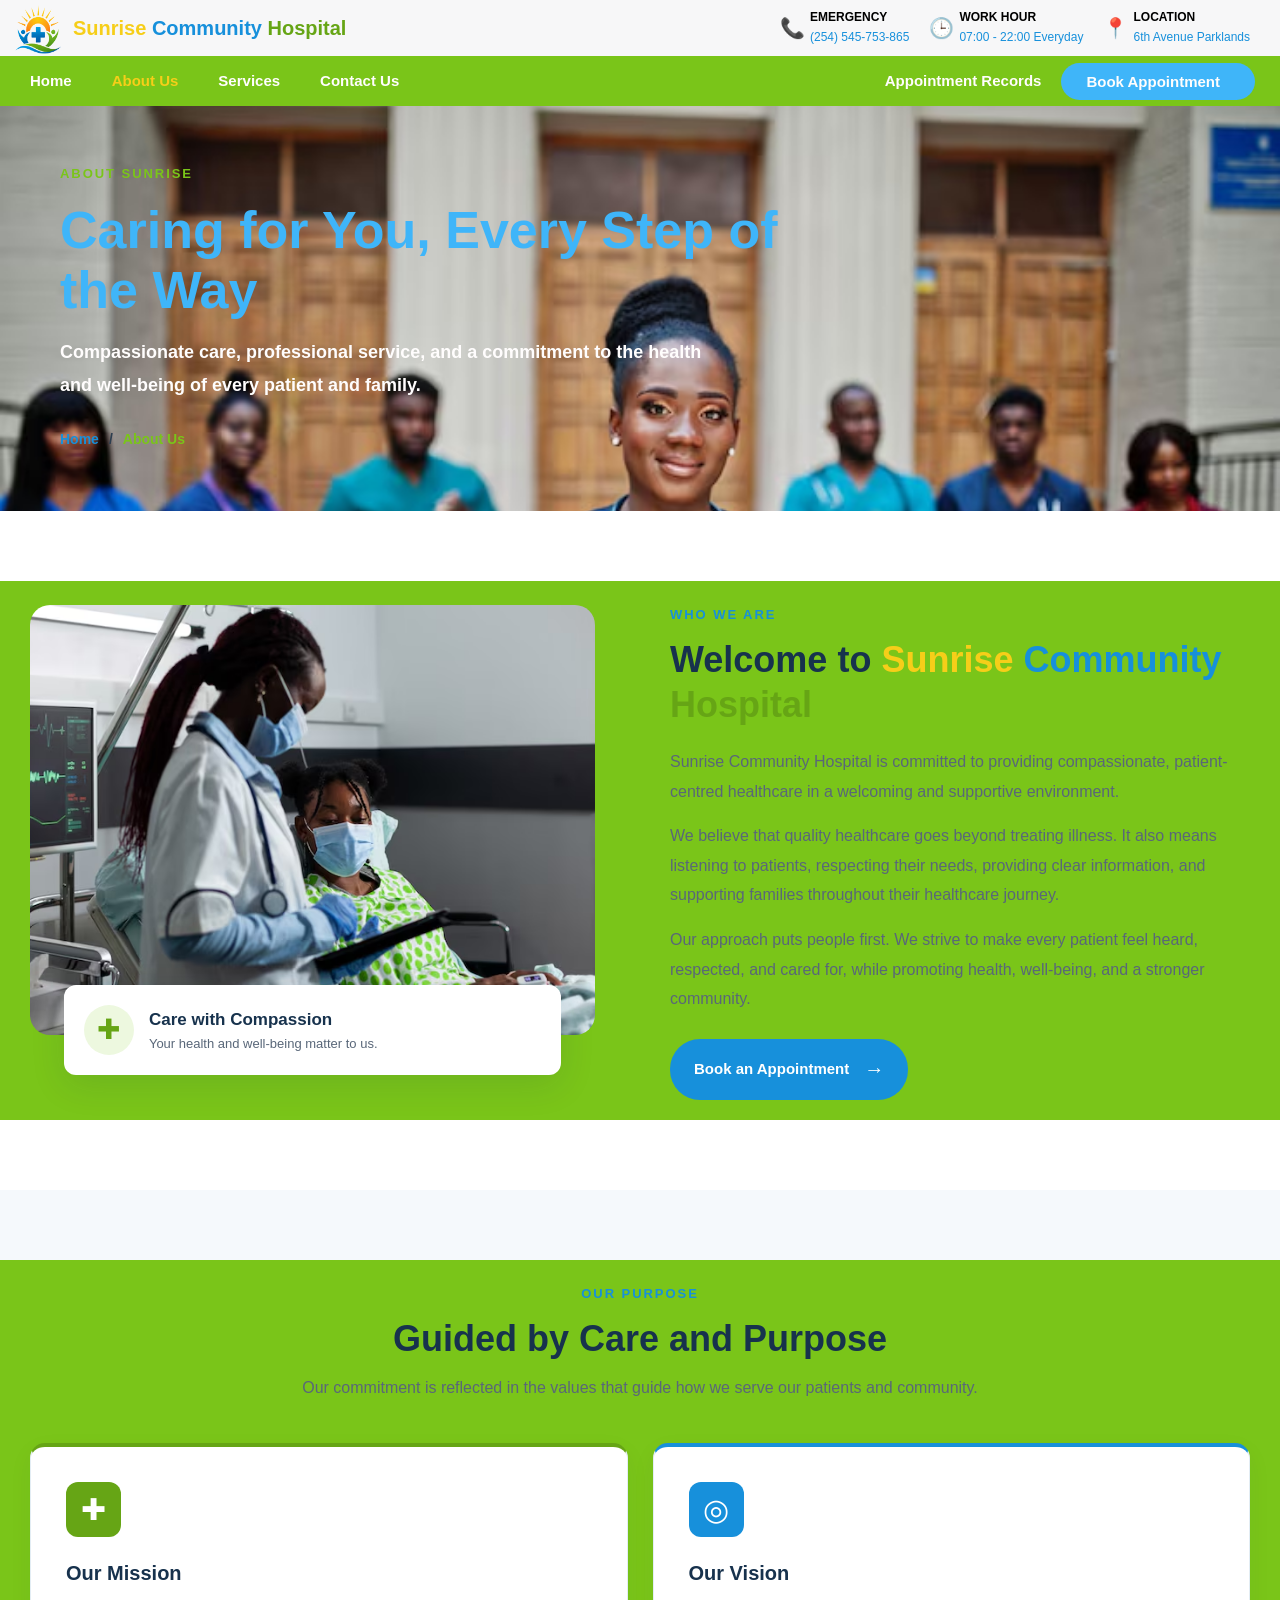
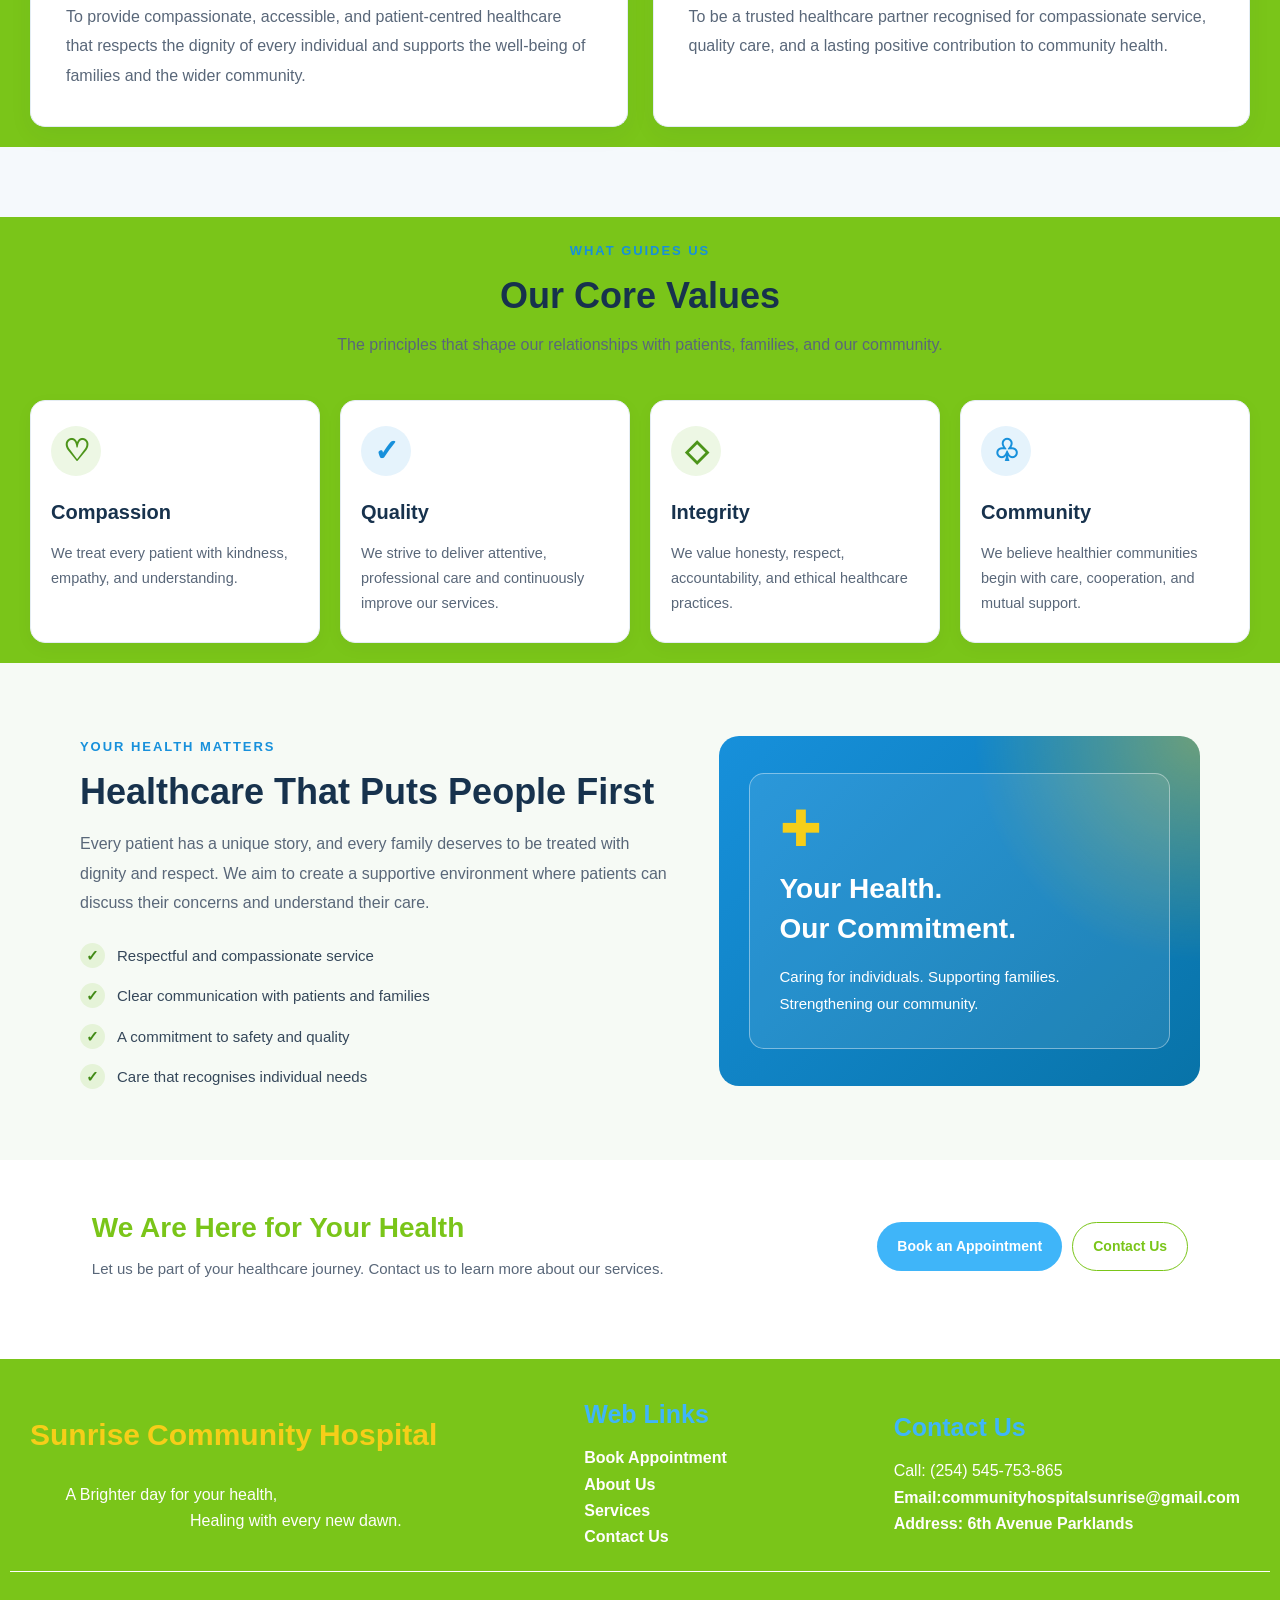
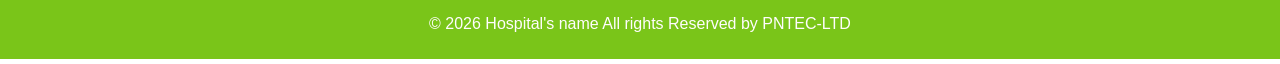
==== commit 8c2033cc: "Appointment page customize" ====
--- a/About_Us.html
+++ b/About_Us.html
@@ -70,47 +70,302 @@
                     </span>
                 </div>
             </div>
+            <!--Navigation bar-->
+            <div class="nav-bar">
+                <nav class="nav-links">
+                    <ul>
+                        <li><a href="index.html" target="_self" class="page">Home</a></li>
+                        <li><a href="About_Us.html" target="_self" style="color:#f6ce19" class="page">About Us</a></li>
+                        <li><a href="Services.html" target="_self" class="page">Services</a></li>
+                        <li><a href="Contact_Us.html" target="_self" class="page">Contact Us</a></li>
+                    
+                    </ul>
+                    <ul id="sidebar">
+                        <li onclick="hideSidebar()" class="close-side-bar">
+                            <div>
+                                <a href="" class="close-icon"><svg xmlns="http://www.w3.org/2000/svg" height="20px" viewBox="0 -960 960 960" width="20px" fill="#ffffff"><path d="m256-200-56-56 224-224-224-224 56-56 224 224 224-224 56 56-224 224 224 224-56 56-224-224-224 224Z"/></svg></a>
+                            </div>
+                        </li>
+                        <li><a href="index.html" target="_self" class="page1">Home</a></li>
+                        <li><a href="About_Us.html" style="color:#f6ce19"  target="_self" class="page1">About Us</a></li>
+                        <li><a href="Services.html" target="_self" class="page1">Services</a></li>
+                        <li><a href="Contact_Us.html" target="_self" class="page1">Contact Us</a></li>
+                    </ul>
+                </nav>
+                <!-- appointment button -->
+                <div class="appointment">
+                    <div onclick="showSidebar()">
+                            <a href="javascript:void(0)" class="burger-icon"><svg xmlns="http://www.w3.org/2000/svg" height="20px" viewBox="0 -960 960 960" width="20px" fill="#ffffff"><path d="M120-240v-80h720v80H120Zm0-200v-80h720v80H120Zm0-200v-80h720v80H120Z"/></svg></a></div>
+                    <a href="records.html" class="appointment-records">Appointment Records</a>
+                    <button type="button" name="appointment">
+                        <a href="Appointment.html" target="_self" class="page1"> Book Appointment</a>
+                    </button>
+                </div>
+            </div>
         </header>
 
-        <!--Navigation bar-->
-        <div class="nav-bar">
-            <nav class="nav-links">
-                <ul>
-                    <li><a href="index.html" target="_self" class="page">Home</a></li>
-                    <li><a href="About_Us.html" target="_self" style="color:#f6ce19" class="page">About Us</a></li>
-                    <li><a href="Services.html" target="_self" class="page">Services</a></li>
-                    <li><a href="Contact_Us.html" target="_self" class="page">Contact Us</a></li>
-                
-                </ul>
-                <ul id="sidebar">
-                    <li onclick="hideSidebar()" class="close-side-bar">
-                        <div>
-                            <a href="" class="close-icon"><svg xmlns="http://www.w3.org/2000/svg" height="20px" viewBox="0 -960 960 960" width="20px" fill="#ffffff"><path d="m256-200-56-56 224-224-224-224 56-56 224 224 224-224 56 56-224 224 224 224-56 56-224-224-224 224Z"/></svg></a>
-                        </div>
-                    </li>
-                    <li><a href="index.html" target="_self" class="page1">Home</a></li>
-                    <li><a href="About_Us.html" style="color:#f6ce19"  target="_self" class="page1">About Us</a></li>
-                    <li><a href="Services.html" target="_self" class="page1">Services</a></li>
-                    <li><a href="Contact_Us.html" target="_self" class="page1">Contact Us</a></li>
-                </ul>
-            </nav>
-            <!-- appointment button -->
-            <div class="appointment">
-                <div onclick="showSidebar()">
-                        <a href="javascript:void(0)" class="burger-icon"><svg xmlns="http://www.w3.org/2000/svg" height="20px" viewBox="0 -960 960 960" width="20px" fill="#ffffff"><path d="M120-240v-80h720v80H120Zm0-200v-80h720v80H120Zm0-200v-80h720v80H120Z"/></svg></a></div>
-                <a href="records.html" class="appointment-records">Appointment Records</a>
-                <button type="button" name="appointment">
-                    <a href="Appointment.html" target="_self" class="page1"> Book Appointment</a>
-                </button>
-            </div>
-        </div>
-
-
-        <!--main webpage contents-->
-        <main>
-
-            
+        
+
+
+ 
+
+        <main class="about-page">
+
+            <!-- About Hero -->
+            <section class="about-hero">
+                <div class="about-hero-overlay"></div>
+
+                <div class="about-hero-content">
+                    <span class="about-eyebrow">ABOUT SUNRISE</span>
+                    <h1>Caring for You, Every Step of the Way</h1>
+
+                    <p>
+                        Compassionate care, professional service, and a commitment
+                        to the health and well-being of every patient and family.
+                    </p>
+
+                    <div class="about-breadcrumb">
+                        <a href="index.html">Home</a>
+                        <span>/</span>
+                        <span>About Us</span>
+                    </div>
+                </div>
+            </section>
+
+
+            <!-- Our Story -->
+            <section class="about-story section-padding">
+                <div class="about-container story-layout">
+
+                    <div class="story-visual">
+                        <div class="story-image">
+                            <img
+                                src="images/sick_patient_with_doctor.jpg"
+                                alt="Healthcare professionals providing compassionate patient care"
+                            >
+                        </div>
+
+                        <div class="story-highlight">
+                            <span class="highlight-icon">✚</span>
+                            <div>
+                                <h3>Care with Compassion</h3>
+                                <p>Your health and well-being matter to us.</p>
+                            </div>
+                        </div>
+                    </div>
+
+                    <div class="story-content">
+                        <span class="about-label">WHO WE ARE</span>
+
+                        <h2>Welcome to
+                            <span class="sunrise">Sunrise</span>
+                            <span class="community">Community</span>
+                            <span class="hospital">Hospital</span>
+                        </h2>
+
+                        <p>
+                            Sunrise Community Hospital is committed to providing
+                            compassionate, patient-centred healthcare in a welcoming
+                            and supportive environment.
+                        </p>
+
+                        <p>
+                            We believe that quality healthcare goes beyond treating
+                            illness. It also means listening to patients, respecting
+                            their needs, providing clear information, and supporting
+                            families throughout their healthcare journey.
+                        </p>
+
+                        <p>
+                            Our approach puts people first. We strive to make every
+                            patient feel heard, respected, and cared for, while
+                            promoting health, well-being, and a stronger community.
+                        </p>
+
+                        <a href="Appointment.html" class="about-btn">
+                            Book an Appointment <span>→</span>
+                        </a>
+                    </div>
+
+                </div>
+            </section>
+
+
+            <!-- Mission and Vision -->
+            <section class="mission-vision section-padding">
+                <div class="about-container">
+
+                    <div class="about-section-heading">
+                        <span class="about-label">OUR PURPOSE</span>
+                        <h2>Guided by Care and Purpose</h2>
+                        <p>
+                            Our commitment is reflected in the values that guide
+                            how we serve our patients and community.
+                        </p>
+                    </div>
+
+                    <div class="purpose-grid">
+
+                        <article class="purpose-card mission-card">
+                            <div class="purpose-icon">✚</div>
+                            <h3>Our Mission</h3>
+                            <p>
+                                To provide compassionate, accessible, and
+                                patient-centred healthcare that respects the dignity
+                                of every individual and supports the well-being
+                                of families and the wider community.
+                            </p>
+                        </article>
+
+                        <article class="purpose-card vision-card">
+                            <div class="purpose-icon">◎</div>
+                            <h3>Our Vision</h3>
+                            <p>
+                                To be a trusted healthcare partner recognised for
+                                compassionate service, quality care, and a lasting
+                                positive contribution to community health.
+                            </p>
+                        </article>
+
+                    </div>
+                </div>
+            </section>
+
+
+            <!-- Core Values -->
+            <section class="about-values ">
+                <div class="about-container">
+
+                    <div class="about-section-heading">
+                        <span class="about-label">WHAT GUIDES US</span>
+                        <h2>Our Core Values</h2>
+                        <p>
+                            The principles that shape our relationships with
+                            patients, families, and our community.
+                        </p>
+                    </div>
+
+                    <div class="values-grid">
+
+                        <article class="value-card">
+                            <div class="value-icon">♡</div>
+                            <h3>Compassion</h3>
+                            <p>
+                                We treat every patient with kindness, empathy,
+                                and understanding.
+                            </p>
+                        </article>
+
+                        <article class="value-card">
+                            <div class="value-icon">✓</div>
+                            <h3>Quality</h3>
+                            <p>
+                                We strive to deliver attentive, professional care
+                                and continuously improve our services.
+                            </p>
+                        </article>
+
+                        <article class="value-card">
+                            <div class="value-icon">◇</div>
+                            <h3>Integrity</h3>
+                            <p>
+                                We value honesty, respect, accountability,
+                                and ethical healthcare practices.
+                            </p>
+                        </article>
+
+                        <article class="value-card">
+                            <div class="value-icon">♧</div>
+                            <h3>Community</h3>
+                            <p>
+                                We believe healthier communities begin with
+                                care, cooperation, and mutual support.
+                            </p>
+                        </article>
+
+                    </div>
+                </div>
+            </section>
+
+
+            <!-- Patient-Centred Care -->
+            <section class="patient-care-section">
+                <div class="patient-care-layout">
+
+                    <div class="patient-care-content">
+                        <span class="about-label">YOUR HEALTH MATTERS</span>
+
+                        <h2>Healthcare That Puts People First</h2>
+
+                        <p>
+                            Every patient has a unique story, and every family
+                            deserves to be treated with dignity and respect.
+                            We aim to create a supportive environment where
+                            patients can discuss their concerns and understand
+                            their care.
+                        </p>
+
+                        <ul class="care-list">
+                            <li>
+                                <span>✓</span>
+                                Respectful and compassionate service
+                            </li>
+                            <li>
+                                <span>✓</span>
+                                Clear communication with patients and families
+                            </li>
+                            <li>
+                                <span>✓</span>
+                                A commitment to safety and quality
+                            </li>
+                            <li>
+                                <span>✓</span>
+                                Care that recognises individual needs
+                            </li>
+                        </ul>
+                    </div>
+
+                    <div class="patient-care-visual">
+                        <div class="care-message">
+                            <span class="care-cross">✚</span>
+                            <h3>Your Health.</h3>
+                            <h3>Our Commitment.</h3>
+                            <p>
+                                Caring for individuals. Supporting families.
+                                Strengthening our community.
+                            </p>
+                        </div>
+                    </div>
+
+                </div>
+            </section>
+
+
+            <!-- Call to Action -->
+            <section class="about-cta">
+                <div class="cta-content">
+                    <div>
+                        <h2>We Are Here for Your Health</h2>
+                        <p>
+                            Let us be part of your healthcare journey.
+                            Contact us to learn more about our services.
+                        </p>
+                    </div>
+
+                    <div class="cta-buttons">
+                        <a href="appointment.html" class="cta-primary">
+                            Book an Appointment
+                        </a>
+
+                        <a href="contact.html" class="cta-secondary">
+                            Contact Us
+                        </a>
+                    </div>
+                </div>
+            </section>
+            <br>
         </main>
+
 
 
         
--- a/styles.css
+++ b/styles.css
@@ -42,13 +42,13 @@
     justify-content: space-between;
     height: max-content;
     width:100%;
-    gap: 0.2em;
-    position: relative;
+    
 }
 
 header{
     position: sticky;
     width: 100%;
+    height: 100px;
     top: 0;
     z-index: 1000;
     background-color: var(--background-color);
@@ -63,7 +63,7 @@
     width: 100%;
     height: 4rem;
     padding: 0.5rem 1rem;
-    margin: 1rem 0;
+    margin: 0.8rem 0;
 }
 
 /* Logo and Name Container */
@@ -221,6 +221,8 @@
     background-color: var(--navbar-color);
     padding: 1rem;
     height:5rem;
+   
+
     
 }
 .nav-bar a{
@@ -842,7 +844,7 @@
     align-items: center;
     width: 100%;
     border-bottom: 1px solid var(--text-color);
-    margin: 1rem 0 2rem 0;
+    margin: 0.5rem 0 2rem 0;
 }
 
 .name-motto{
@@ -902,4 +904,730 @@
     height: 3rem;
     background-color: var(--navbar-color);
     color: var(--text-color);
-}+}
+
+/* ========Appointment Booking Page========== */
+/* =======Hero Section====== */
+.appointment-hero-section{
+    display: flex;
+    flex-direction: column;
+    justify-content: center;
+    align-items: center;
+    height: 60vh;
+}
+
+.appointment-hero{
+    display: flex;
+    flex-direction: column;
+    justify-content: center;
+    align-items: flex-start;
+    align-content: center;
+    width: 100%;
+    height: 100%;
+    background: linear-gradient(to right, rgba(64, 241, 0, 0.199) 0%, rgba(17, 17, 17, 0.278) 100%), url(images/neurologist.jpg);
+    background-size:cover;
+    background-position: right top;
+    background-repeat: no-repeat;
+    padding-left: 5rem;
+    text-align: center;
+}
+
+.appointment-hero div{
+    display: flex;
+    justify-content: center;
+    align-items: center;
+    width: 25%;
+}
+.page-bread-crumb{
+    display: block;
+    font-size: 2rem;
+    color: var(--navbar-color);
+    margin-bottom: 0.2rem;
+    font-weight:700;
+}
+
+.appointment-hero-heading{
+    display: block;
+    font-size: 4rem;
+    color: var(--button-color);
+    font-weight: bold;
+}
+
+ /* =======Form application container====== */
+.appointment-div{
+    display: flex;
+    justify-content: center;
+    border-radius: 2rem;
+}
+
+.form-block{
+    border-radius: 2rem;
+    width: 80%;
+    display: flex;
+    flex-direction: column;
+    justify-content: center;
+    align-items: center;
+    padding: 2rem;
+    box-shadow: 1px 0 10px rgba(0,0,0,0.3);
+    background-color: var(--navbar-color);
+    font-family: 'Gill Sans', 'Gill Sans MT', Calibri, 'Trebuchet MS', sans-serif;
+    font-weight: 600;
+    margin: 3rem;
+    color: var(--text-color);
+}
+
+.form-block h2{
+    text-decoration: underline;
+    
+}
+
+.form-block div div{
+    display: flex;
+    flex-direction: column;
+    justify-content: center;
+    align-items: center;
+    width: 50%;
+    border-bottom: 0.3px solid #fffffff3;
+    padding-bottom: 1.5rem;
+    
+   
+}
+.name-id{
+    display: flex;
+    justify-content: space-between;
+    margin: 1rem 1rem;
+    width: 80%;
+    
+}
+
+
+.gender-number{
+    display: flex;
+    justify-content: space-between;
+    margin: 1rem;
+    width: 80%;
+}
+
+.mail-department{
+    display: flex;
+    justify-content: space-between;
+    margin: 1rem;
+    width: 80%;
+}
+
+.date{
+    display: flex;
+    flex-direction: column;
+    justify-content: center;
+    align-items: center;
+    margin: 1rem;
+    width: 50%;
+}
+ input,select{
+    border-radius: 1rem;
+    padding: 0.5rem;
+    font-size: 1.4rem;
+    border: 1px solid #6c6a6a98;
+    outline: none;
+    margin: 0.5rem;
+    width: 80%;
+    height: 5rem;
+ }
+
+.buttons{
+    width: 50%;
+    display: flex;
+    justify-content: space-evenly;
+    align-items: center;
+}
+
+.buttons button{
+    display: flex;
+    padding: 1rem 3rem 1rem 3rem;
+    background-color: rgba(0,0,0,0.1);
+    border-radius: 2rem;
+    border: 1px solid #f6f5f5;
+    color: var(--text-color);
+    font-size: 1.5rem;
+    transition: 0.2s ease-in-out;
+}
+
+#submit:hover{
+    cursor: pointer;
+    border-style: none;
+    color: var(--accent-color);
+    background-color: var(--text-color);
+    box-shadow: 0.5px 0px 8px var(--background-color);
+}
+
+#reset:hover{
+    cursor: pointer;
+    border-style: none;
+    color: var(--accent-color);
+    background-color: #cb1616;
+    box-shadow: 0.5px 0px 8px var(--background-color);
+}
+
+/* ==appointment maps== */
+.maps{
+    display: flex;
+    flex-direction: column;
+    justify-content: center;
+    align-items: center;
+    margin-bottom: 1rem;
+    
+    
+}
+
+.maps h3{
+    color: var(--navbar-color);
+    text-decoration: underline;
+}
+
+iframe{
+    border-radius: 2rem;
+    box-shadow: 0.5px 0px 10px var(--background-color);
+}
+
+
+/* ==========================================
+   SUNRISE COMMUNITY HOSPITAL - ABOUT PAGE
+   ========================================== */
+
+.about-page {
+    width: 100%;
+    overflow: hidden;
+    
+}
+
+
+
+.about-container {
+    width: 100%;
+    padding: 2rem 3rem;
+    margin: 0 auto;
+    background-color: var(--navbar-color);
+}
+
+.section-padding {
+    padding: 7rem 0;
+}
+
+.about-label,
+.about-eyebrow {
+    display: inline-block;
+    color: var(--secondary-color);
+    font-size: 1.3rem;
+    font-weight: 800;
+    letter-spacing: 0.15em;
+    text-transform: uppercase;
+}
+
+.about-page h2 {
+    font-size: clamp(2.5rem, 4vw, 3.6rem);
+    line-height: 1.25;
+    margin: 1rem 0 2rem;
+    color: #17324d;
+}
+
+.about-page p {
+    font-size: 1.6rem;
+    line-height: 1.85;
+    color: #596779;
+}
+
+.about-page a {
+    text-decoration: none;
+}
+
+/* ========== HERO ========== */
+
+.about-hero {
+    position: relative;
+    min-height: 390px;
+    display: flex;
+    align-items: center;
+    background:
+        radial-gradient(
+            circle at 85% 20%,
+            rgba(246, 206, 25, 0.23),
+            transparent 30%
+        ),
+        linear-gradient(
+            115deg,
+            #e9f7df 0%,
+            #edf8fa 55%,
+            #e2f1fb 100%
+        );
+    overflow: hidden;
+}
+
+.about-hero::after {
+    content: "+";
+    position: absolute;
+    right: 8%;
+    bottom: -12rem;
+    color: rgba(14, 200, 101, 0.595);
+    font-size: 38rem;
+    line-height: 1;
+    font-weight: 800;
+}
+
+
+
+.about-hero-content {
+    position: relative;
+    z-index: 1;
+    width: 100%;
+    margin: 0 auto;
+    padding: 6rem ;
+    background:  url(images/nurses.avif);
+    background-size: cover ;
+    background-repeat: no-repeat;
+}
+
+.about-hero-content ::after{
+    background: linear-gradient(to right, rgba(64, 241, 0, 0.286) 0%, rgb(37, 37, 37) 100%);
+}
+
+.about-hero .about-eyebrow {
+    color: var(--navbar-color);
+}
+
+.about-hero h1 {
+    max-width: 720px;
+    margin: 1.5rem 0;
+    color: var(--button-color);
+    font-size: clamp(3.2rem, 5vw, 5.2rem);
+    line-height: 1.15;
+}
+
+.about-hero-content > p {
+    max-width: 650px;
+    font-size: 1.8rem;
+    font-weight: 600;
+    color: var(--text-color);
+}
+
+.about-breadcrumb {
+    display: flex;
+    gap: 1rem;
+    align-items: center;
+    margin-top: 2.5rem;
+    font-size: 1.4rem;
+    font-weight: 700;
+}
+
+.about-breadcrumb a {
+    color: var(--secondary-color);
+}
+
+.about-breadcrumb span:nth-child(3) {
+    color: var(--navbar-color);
+}
+
+/* ========== OUR STORY ========== */
+
+.story-layout {
+    display: grid;
+    grid-template-columns: 1fr 1fr;
+    align-items: center;
+    gap: 6rem;
+}
+
+.story-visual {
+    position: relative;
+    min-width: 0;
+    padding: 0 1.5rem 2rem 0;
+}
+
+.story-image {
+    height: 430px;
+    overflow: hidden;
+    border-radius: 2rem;
+    background: linear-gradient(
+        145deg,
+        #dff1d3,
+        #dceefa
+    );
+}
+
+.story-image img {
+    display: block;
+    width: 100%;
+    height: 100%;
+    object-fit: cover;
+}
+
+.story-highlight {
+    position: relative;
+    display: flex;
+    align-items: center;
+    gap: 1.5rem;
+    width: 88%;
+    margin: -5rem auto 0;
+    padding: 2rem;
+    background: #ffffff;
+    border-radius: 1.2rem;
+    box-shadow: 0 10px 35px rgba(24, 51, 73, 0.12);
+}
+
+.highlight-icon {
+    flex-shrink: 0;
+    display: grid;
+    place-items: center;
+    width: 5rem;
+    height: 5rem;
+    background: #edf8df;
+    color: var(--accent-color);
+    border-radius: 50%;
+    font-size: 2.8rem;
+}
+
+.story-highlight h3 {
+    color: #17324d;
+    font-size: 1.7rem;
+}
+
+.story-highlight p {
+    font-size: 1.3rem;
+    line-height: 1.6;
+}
+
+.story-content h2 {
+    margin-bottom: 2rem;
+}
+
+.story-content > p {
+    margin-bottom: 1.5rem;
+}
+
+.about-btn {
+    display: inline-flex;
+    align-items: center;
+    gap: 1.5rem;
+    margin-top: 1rem;
+    padding: 1.4rem 2.4rem;
+    background: var(--secondary-color);
+    color: #ffffff;
+    border-radius: 3rem;
+    font-size: 1.5rem;
+    font-weight: 700;
+    transition: 0.2s ease;
+}
+
+.about-btn:hover {
+    background: #0876b7;
+    transform: translateY(-2px);
+}
+
+.about-btn span {
+    font-size: 2rem;
+}
+
+/* ========== MISSION & VISION ========== */
+
+.mission-vision {
+    background: #f5f9fc;
+}
+
+.about-section-heading {
+    max-width: 720px;
+    margin: 0 auto 4rem;
+    text-align: center;
+}
+
+.about-section-heading h2 {
+    margin-bottom: 1.2rem;
+}
+
+.purpose-grid {
+    display: grid;
+    grid-template-columns: repeat(2, minmax(0, 1fr));
+    gap: 2.5rem;
+}
+
+.purpose-card {
+    padding: 3.5rem;
+    border-radius: 1.5rem;
+    background: #ffffff;
+    border: 1px solid #e3edf4;
+    box-shadow: 0 8px 24px rgba(20, 54, 79, 0.05);
+    transition: transform 0.25s ease,
+                box-shadow 0.25s ease;
+}
+
+.purpose-card:hover,
+.value-card:hover {
+    transform: translateY(-5px);
+    box-shadow: 0 14px 30px rgba(20, 54, 79, 0.11);
+}
+
+.mission-card {
+    border-top: 4px solid var(--accent-color);
+}
+
+.vision-card {
+    border-top: 4px solid var(--secondary-color);
+}
+
+.purpose-icon {
+    display: grid;
+    place-items: center;
+    width: 5.5rem;
+    height: 5.5rem;
+    border-radius: 1.2rem;
+    margin-bottom: 2rem;
+    font-size: 3rem;
+    color: #ffffff;
+    background: var(--accent-color);
+}
+
+.vision-card .purpose-icon {
+    background: var(--secondary-color);
+}
+
+.purpose-card h3,
+.value-card h3 {
+    font-size: 2rem;
+    color: #17324d;
+    margin-bottom: 1.2rem;
+}
+
+/* ========== CORE VALUES ========== */
+
+.values-grid {
+    display: grid;
+    grid-template-columns: repeat(4, minmax(0, 1fr));
+    gap: 2rem;
+}
+
+.value-card {
+    padding: 2.5rem 2rem;
+    border: 1px solid #e5edf3;
+    border-radius: 1.5rem;
+    background: #ffffff;
+    box-shadow: 0 5px 18px rgba(20, 54, 79, 0.04);
+    transition: transform 0.25s ease,
+                box-shadow 0.25s ease;
+}
+
+.value-icon {
+    display: grid;
+    place-items: center;
+    width: 5rem;
+    height: 5rem;
+    margin-bottom: 2rem;
+    border-radius: 50%;
+    background: #edf7e4;
+    color: #4c9419;
+    font-size: 3rem;
+    font-weight: 700;
+}
+
+.value-card:nth-child(even) .value-icon {
+    background: #e5f3fc;
+    color: var(--secondary-color);
+}
+
+.value-card p {
+    font-size: 1.45rem;
+    line-height: 1.75;
+}
+
+/* ========== PATIENT-CENTRED CARE ========== */
+
+.patient-care-section {
+    padding: 7rem 0;
+    background: #f6faf5;
+}
+
+.patient-care-layout {
+    display: grid;
+    grid-template-columns: 1.1fr 0.9fr;
+    align-items: center;
+    gap: 5rem;
+    width: min(1120px, 90%);
+    margin: 0 auto;
+}
+
+.patient-care-content h2 {
+    margin-bottom: 1.5rem;
+}
+
+.care-list {
+    display: flex;
+    flex-direction: column;
+    gap: 1.5rem;
+    margin-top: 2.5rem;
+    list-style: none;
+}
+
+.care-list li {
+    display: flex;
+    align-items: flex-start;
+    gap: 1.2rem;
+    color: #35475a;
+    font-size: 1.5rem;
+    line-height: 1.7;
+}
+
+.care-list li span {
+    flex-shrink: 0;
+    display: grid;
+    place-items: center;
+    width: 2.5rem;
+    height: 2.5rem;
+    background: #e5f3d8;
+    color: #428a16;
+    border-radius: 50%;
+    font-weight: 800;
+}
+
+.patient-care-visual {
+    min-height: 350px;
+    display: grid;
+    place-items: center;
+    padding: 3rem;
+    border-radius: 2rem;
+    background:
+        radial-gradient(
+            circle at top right,
+            rgba(246, 206, 25, 0.4),
+            transparent 38%
+        ),
+        linear-gradient(
+            135deg,
+            #1790db,
+            #0873a8
+        );
+}
+
+.care-message {
+    width: 100%;
+    padding: 3rem;
+    border: 1px solid rgba(255, 255, 255, 0.4);
+    border-radius: 1.5rem;
+    color: #ffffff;
+    background: rgba(255, 255, 255, 0.09);
+}
+
+.care-cross {
+    display: block;
+    margin-bottom: 1.5rem;
+    color: var(--primary-color);
+    font-size: 5rem;
+    line-height: 1;
+}
+
+.care-message h3 {
+    color: #ffffff;
+    font-size: 2.8rem;
+    line-height: 1.4;
+}
+
+.care-message p {
+    margin-top: 1.5rem;
+    color: #ffffff;
+    font-size: 1.5rem;
+}
+
+/* ========== CALL TO ACTION ========== */
+
+.about-cta {
+    padding: 5rem 0;
+    
+}
+
+.cta-content {
+    display: flex;
+    align-items: center;
+    justify-content: space-around;
+    gap: 3rem;
+}
+
+.cta-content h2 {
+    margin: 0 0 1rem;
+    color: var(--navbar-color);
+    font-size: 2.8rem;
+}
+
+.cta-content p {
+    max-width: 650px;
+    
+    font-size: 1.5rem;
+}
+
+.cta-buttons {
+    display: flex;
+    flex-wrap: wrap;
+    gap: 1rem;
+}
+
+.cta-primary,
+.cta-secondary {
+    display: inline-flex;
+    align-items: center;
+    justify-content: center;
+    min-height: 4.5rem;
+    padding: 1.2rem 2rem;
+    border-radius: 3rem;
+    font-size: 1.4rem;
+    font-weight: 700;
+    transition: 0.2s ease;
+}
+
+.cta-primary {
+    background: var(--button-color);
+    color: #ffffff;
+}
+
+.cta-primary:hover {
+    background: var(--text-color);
+    color: var(--button-color);
+    border: 1px solid var(--button-color);
+
+}
+
+.cta-secondary {
+    border: 1px solid var(--navbar-color);
+    color: var(--navbar-color);
+}
+
+.cta-secondary:hover {
+    background: var(--navbar-color);
+    color: #ffffff;
+}
+
+/* ========== RESPONSIVE DESIGN ========== */
+
+@media (max-width: 900px) {
+    .story-layout,
+    .patient-care-layout {
+        grid-template-columns: 1fr;
+        gap: 4rem;
+    }
+
+    .story-visual {
+        max-width: 650px;
+        width: 100%;
+        margin: 0 auto;
+    }
+
+    .values-grid {
+        grid-template-columns: repeat(2, minmax(0, 1fr));
+    }
+
+    .patient-care-visual {
+        min-height: 300px;
+    }
+
+    .cta-content {
+        align-items: flex-start;
+        flex-direction: column;
+    }
+}
+
+@media (max-width: 600px) {
+    
+}
--- a/queries.css
+++ b/queries.css
@@ -326,6 +326,76 @@
         justify-content: center;
     }
     
+.section-padding {
+        padding: 4.5rem 0;
+    }
+
+    .about-container,
+    .about-hero-content {
+        width: 90%;
+    }
+
+    .about-hero {
+        min-height: 350px;
+    }
+
+    .about-hero-content {
+        padding: 4rem 0;
+    }
+
+    .about-hero h1 {
+        font-size: 3.4rem;
+    }
+
+    .story-image {
+        height: 280px;
+    }
+
+    .story-highlight {
+        width: 95%;
+        padding: 1.5rem;
+        margin-top: -3rem;
+    }
+
+    .purpose-grid,
+    .values-grid {
+        grid-template-columns: 1fr;
+    }
+
+    .purpose-card {
+        padding: 2.5rem;
+    }
+
+    .value-card {
+        padding: 2.5rem;
+    }
+
+    .patient-care-visual {
+        padding: 1.5rem;
+        min-height: 280px;
+    }
+
+    .care-message {
+        padding: 2rem;
+    }
+
+    .care-message h3 {
+        font-size: 2.4rem;
+    }
+
+    .cta-content h2 {
+        font-size: 2.5rem;
+    }
+
+    .cta-buttons {
+        width: 100%;
+        flex-direction: column;
+    }
+
+    .cta-primary,
+    .cta-secondary {
+        width: 100%;
+    }
 
    }
 
@@ -338,6 +408,9 @@
 
     .motto{
         display: none;
+    }
+    .page-elements{
+        width: 100%;
     }
 
     .title-bar{
@@ -447,6 +520,76 @@
         justify-content: center;
     }
 
+    .section-padding {
+        padding: 4.5rem 0;
+    }
+
+    .about-container,
+    .about-hero-content {
+        width: 90%;
+    }
+
+    .about-hero {
+        min-height: 350px;
+    }
+
+    .about-hero-content {
+        padding: 4rem 0;
+    }
+
+    .about-hero h1 {
+        font-size: 3.4rem;
+    }
+
+    .story-image {
+        height: 280px;
+    }
+
+    .story-highlight {
+        width: 95%;
+        padding: 1.5rem;
+        margin-top: -3rem;
+    }
+
+    .purpose-grid,
+    .values-grid {
+        grid-template-columns: 1fr;
+    }
+
+    .purpose-card {
+        padding: 2.5rem;
+    }
+
+    .value-card {
+        padding: 2.5rem;
+    }
+
+    .patient-care-visual {
+        padding: 1.5rem;
+        min-height: 280px;
+    }
+
+    .care-message {
+        padding: 2rem;
+    }
+
+    .care-message h3 {
+        font-size: 2.4rem;
+    }
+
+    .cta-content h2 {
+        font-size: 2.5rem;
+    }
+
+    .cta-buttons {
+        width: 100%;
+        flex-direction: column;
+    }
+
+    .cta-primary,
+    .cta-secondary {
+        width: 100%;
+    }
 
    }
 
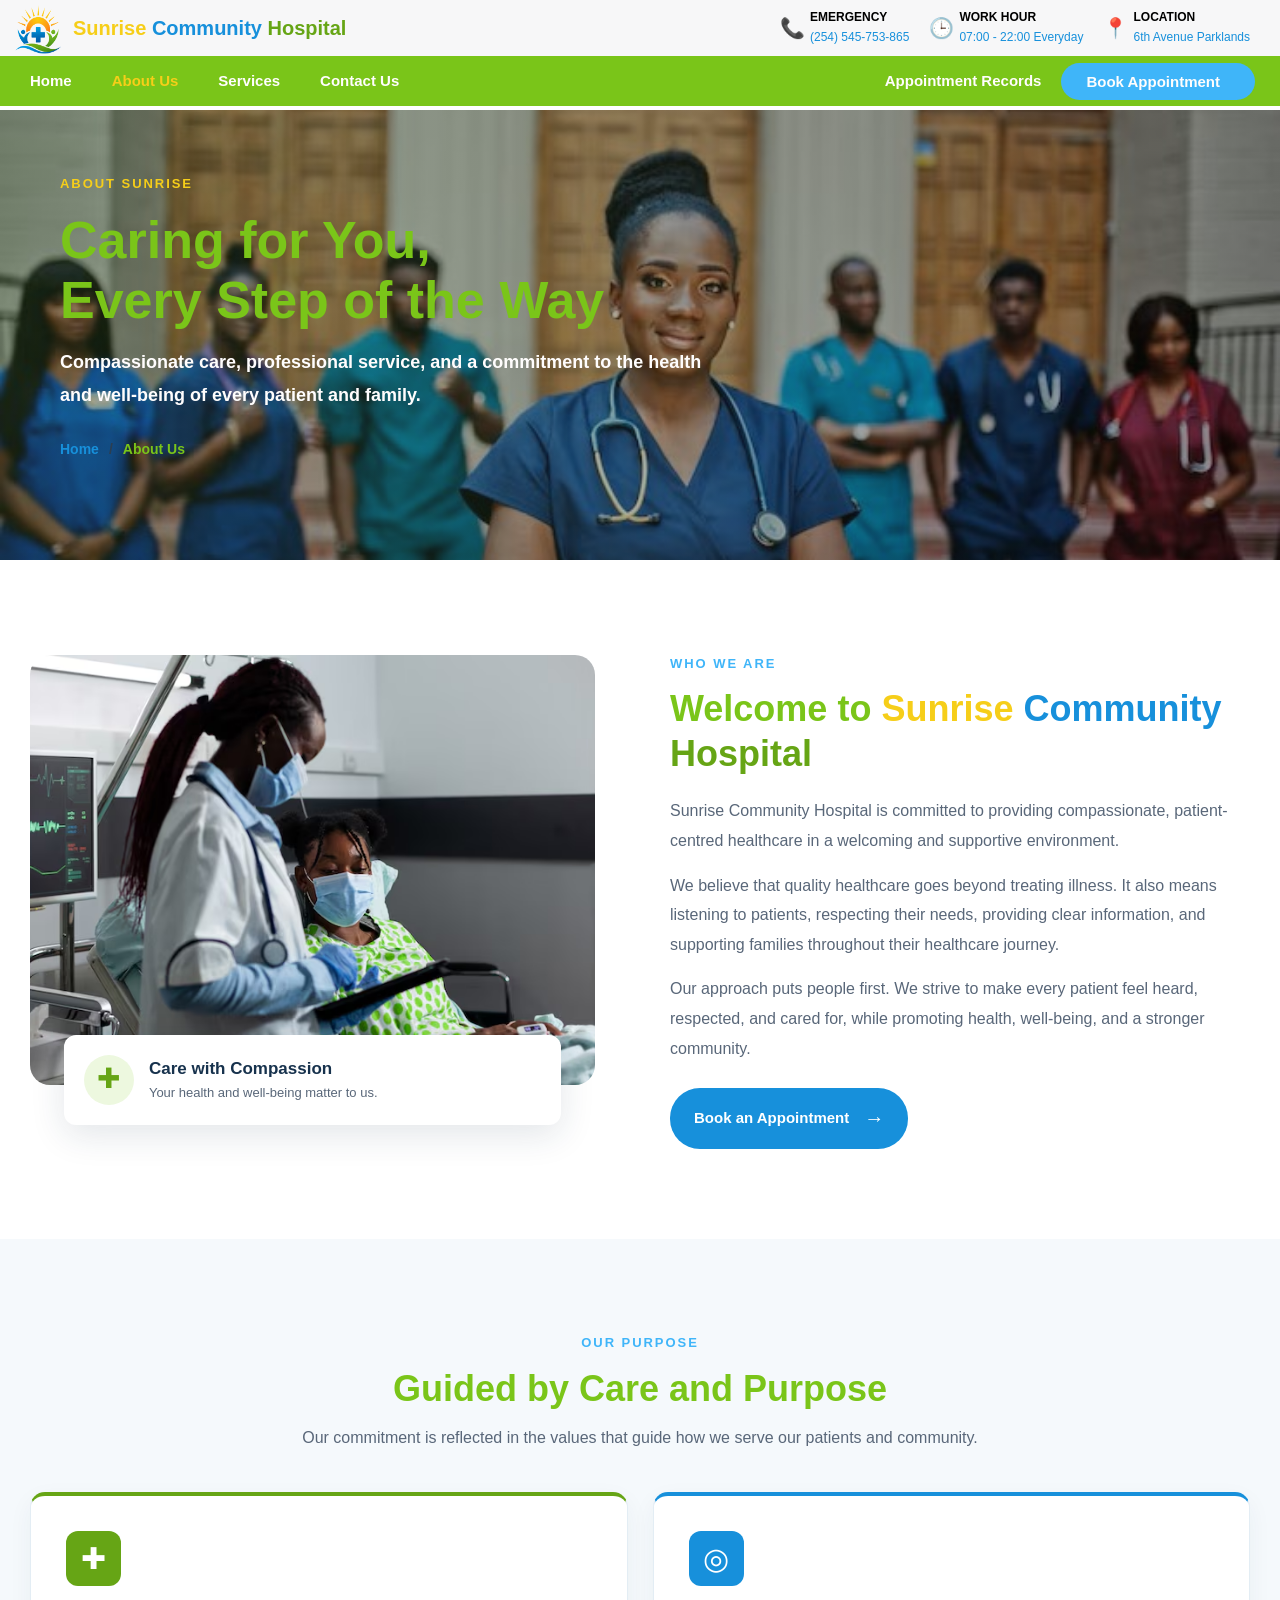
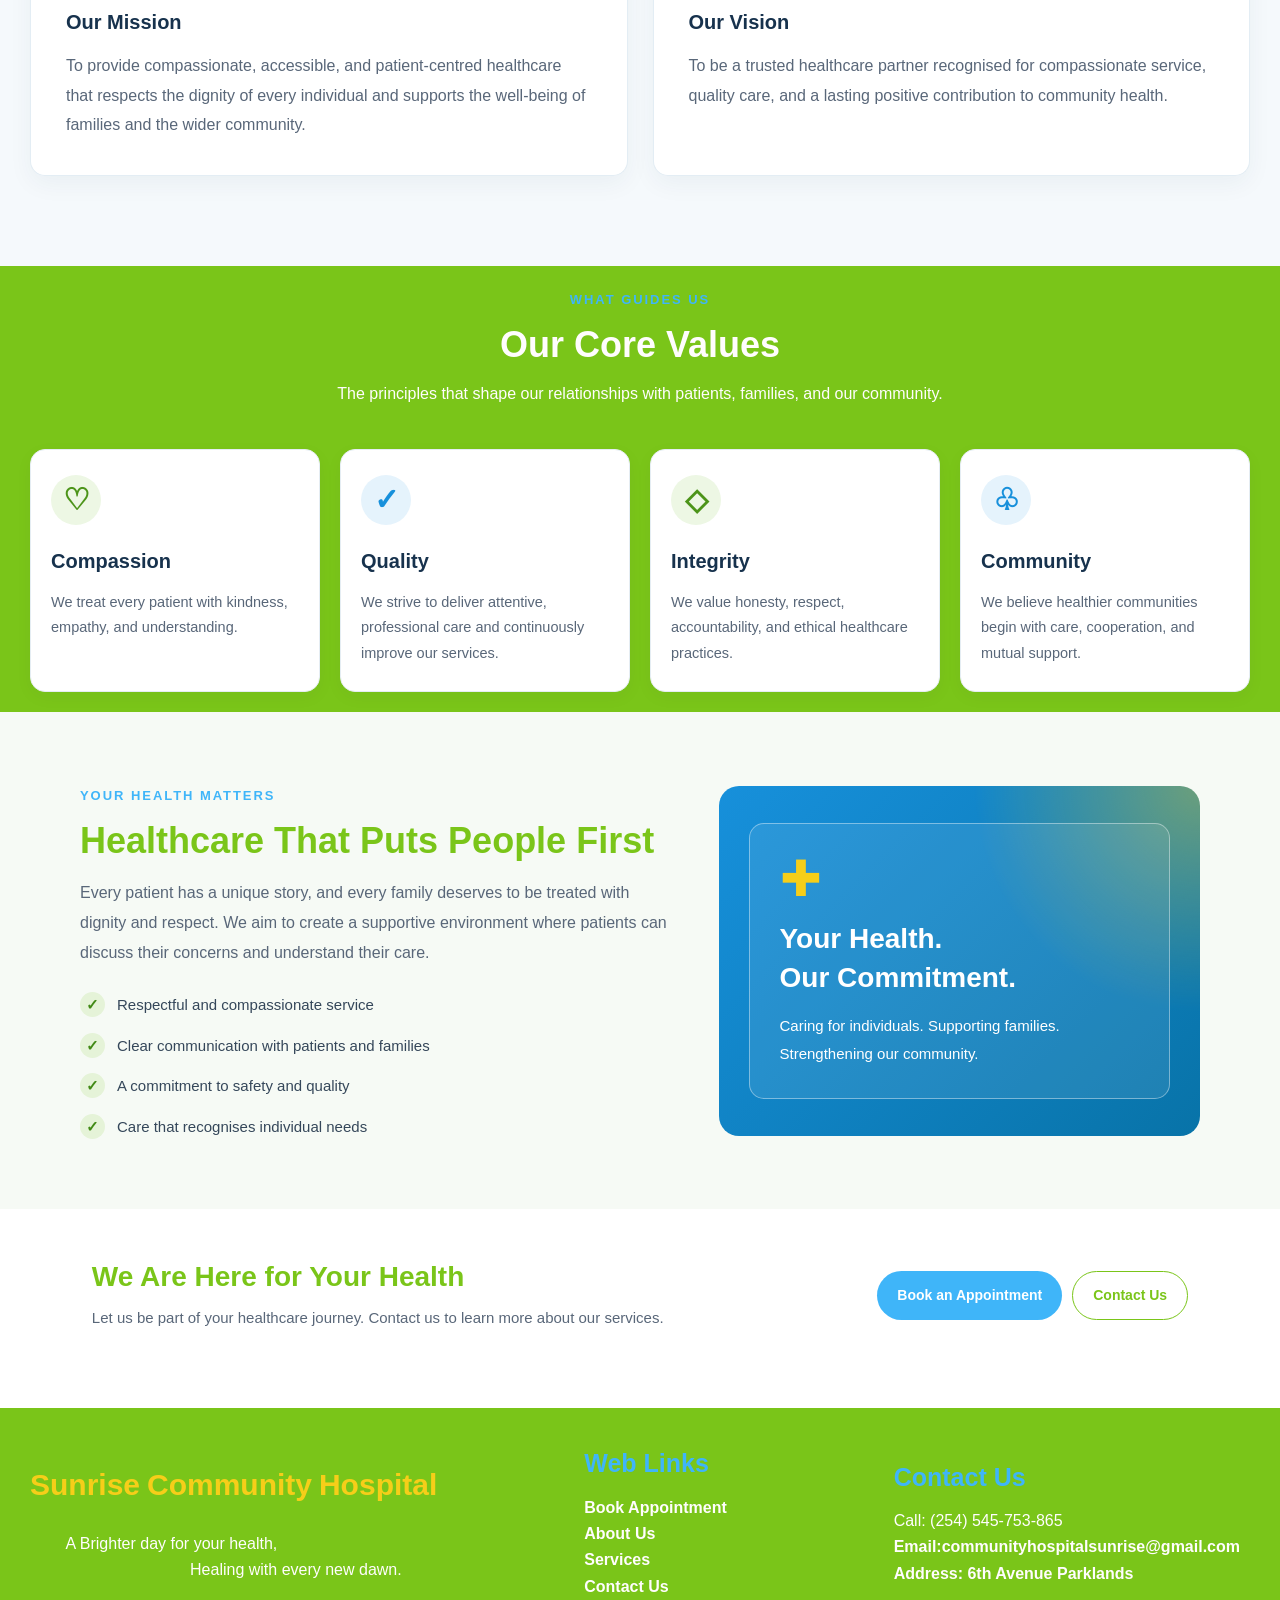
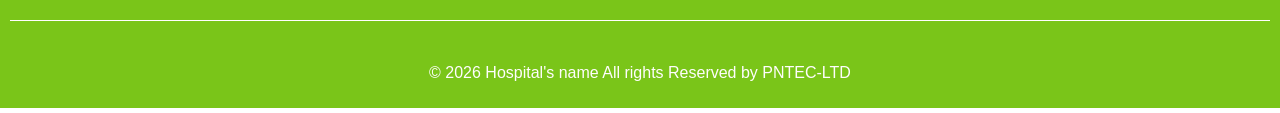
==== commit 6d22d2e9: "Update icon display on tab" ====
--- a/About_Us.html
+++ b/About_Us.html
@@ -5,7 +5,7 @@
     <meta name="viewport" content="width=device-width, initial-scale=1.0">
     <link rel="stylesheet" href="styles.css">
     <link rel="stylesheet" href="queries.css">
-    <link rel="icon" type="image/x-icon" href="images/sunrise logo only.png">
+    <link rel="icon" type="image/x-icon" href="images/sunrise_logo.png">
     <link rel="stylesheet" href="https://cloudflare.com">
     <script src="script.js"></script>
     
@@ -117,7 +117,7 @@
 
                 <div class="about-hero-content">
                     <span class="about-eyebrow">ABOUT SUNRISE</span>
-                    <h1>Caring for You, Every Step of the Way</h1>
+                    <h1>Caring for You,<br>Every Step of the Way</h1>
 
                     <p>
                         Compassionate care, professional service, and a commitment
--- a/styles.css
+++ b/styles.css
@@ -924,7 +924,7 @@
     align-content: center;
     width: 100%;
     height: 100%;
-    background: linear-gradient(to right, rgba(64, 241, 0, 0.199) 0%, rgba(17, 17, 17, 0.278) 100%), url(images/neurologist.jpg);
+    background: linear-gradient(to right, rgba(75, 201, 21, 0.25) 0%, rgba(11, 11, 10, 0.435) 100%), url(images/neurologist.jpg);
     background-size:cover;
     background-position: right top;
     background-repeat: no-repeat;
@@ -932,11 +932,20 @@
     text-align: center;
 }
 
+.appointment-hero a{
+    text-decoration: none;
+    color: var(--navbar-color);
+}
 .appointment-hero div{
     display: flex;
     justify-content: center;
     align-items: center;
     width: 25%;
+}
+.appointment-hero pre{
+    color: var(--text-color);
+    font-weight:700;
+    font-size: 1.6rem;
 }
 .page-bread-crumb{
     display: block;
@@ -952,6 +961,7 @@
     color: var(--button-color);
     font-weight: bold;
 }
+
 
  /* =======Form application container====== */
 .appointment-div{
@@ -1063,7 +1073,7 @@
 #reset:hover{
     cursor: pointer;
     border-style: none;
-    color: var(--accent-color);
+    color: var(--text-color);
     background-color: #cb1616;
     box-shadow: 0.5px 0px 8px var(--background-color);
 }
@@ -1106,7 +1116,7 @@
     width: 100%;
     padding: 2rem 3rem;
     margin: 0 auto;
-    background-color: var(--navbar-color);
+    
 }
 
 .section-padding {
@@ -1116,7 +1126,7 @@
 .about-label,
 .about-eyebrow {
     display: inline-block;
-    color: var(--secondary-color);
+    color: var(--button-color);
     font-size: 1.3rem;
     font-weight: 800;
     letter-spacing: 0.15em;
@@ -1127,7 +1137,7 @@
     font-size: clamp(2.5rem, 4vw, 3.6rem);
     line-height: 1.25;
     margin: 1rem 0 2rem;
-    color: #17324d;
+    color: var(--navbar-color);
 }
 
 .about-page p {
@@ -1145,25 +1155,15 @@
 .about-hero {
     position: relative;
     min-height: 390px;
-    display: flex;
-    align-items: center;
-    background:
-        radial-gradient(
-            circle at 85% 20%,
-            rgba(246, 206, 25, 0.23),
-            transparent 30%
-        ),
-        linear-gradient(
-            115deg,
-            #e9f7df 0%,
-            #edf8fa 55%,
-            #e2f1fb 100%
-        );
+    height: 50vh;
+    display: flex;
+    align-items: center;
     overflow: hidden;
+    margin-top: 1rem;
 }
 
 .about-hero::after {
-    content: "+";
+    content: "";
     position: absolute;
     right: 8%;
     bottom: -12rem;
@@ -1181,23 +1181,20 @@
     width: 100%;
     margin: 0 auto;
     padding: 6rem ;
-    background:  url(images/nurses.avif);
+    background: linear-gradient(to right, rgba(47, 75, 36, 0.403) 0%, rgba(11, 11, 10, 0.341) 100%), url(images/nurses.jpg);
     background-size: cover ;
     background-repeat: no-repeat;
-}
-
-.about-hero-content ::after{
-    background: linear-gradient(to right, rgba(64, 241, 0, 0.286) 0%, rgb(37, 37, 37) 100%);
+    height: 100%;
 }
 
 .about-hero .about-eyebrow {
-    color: var(--navbar-color);
+    color: var(--primary-color);
 }
 
 .about-hero h1 {
     max-width: 720px;
     margin: 1.5rem 0;
-    color: var(--button-color);
+    color: var(--navbar-color);
     font-size: clamp(3.2rem, 5vw, 5.2rem);
     line-height: 1.15;
 }
@@ -1395,6 +1392,13 @@
 }
 
 /* ========== CORE VALUES ========== */
+.about-values{
+    background-color: var(--navbar-color);
+}
+
+.about-values .about-section-heading h2, .about-values .about-section-heading p {
+    color: var(--text-color);
+}
 
 .values-grid {
     display: grid;
@@ -1599,35 +1603,905 @@
     color: #ffffff;
 }
 
-/* ========== RESPONSIVE DESIGN ========== */
-
-@media (max-width: 900px) {
-    .story-layout,
-    .patient-care-layout {
-        grid-template-columns: 1fr;
-        gap: 4rem;
-    }
-
-    .story-visual {
-        max-width: 650px;
-        width: 100%;
-        margin: 0 auto;
-    }
-
-    .values-grid {
-        grid-template-columns: repeat(2, minmax(0, 1fr));
-    }
-
-    .patient-care-visual {
-        min-height: 300px;
-    }
-
-    .cta-content {
-        align-items: flex-start;
-        flex-direction: column;
-    }
-}
-
-@media (max-width: 600px) {
+
+
+
+/* ========================================
+   CONTACT US PAGE
+======================================== */
+
+.contact-page {
+    width: 100%;
+    overflow: hidden;
+    color: var(--text-color);
+}
+
+.contact-container {
+    width: 90%;
+    max-width: 1200px;
+    margin: 0 auto;
+}
+
+/* SECTION 1: HERO */
+
+.contact-hero {
+    background:
+        linear-gradient(
+            90deg,
+            rgba(21, 45, 61, 0.88),
+            rgba(21, 45, 61, 0.48)
+        ),
+        url("images/nurse_on_call.jpg") center/cover no-repeat;
+    height: 50vh;
+    display: flex;
+    align-items: center;
+}
+
+.contact-hero-overlay {
+    width: 100%;
+    padding: 75px 0;
+}
+
+.contact-hero-content {
+    text-align: left;
+}
+
+.contact-eyebrow {
+    display: inline-block;
+    color: var(--primary-color);
+    font-size: 1.3rem;
+    font-weight: 700;
+    letter-spacing: 2px;
+    margin-bottom: 12px;
+}
+
+.contact-hero h1 {
+    color: #fff;
+    font-size: clamp(3.5rem, 5vw, 5.5rem);
+    line-height: 1.15;
+    margin-bottom: 18px;
+}
+
+.contact-hero-content > p:not(.contact-eyebrow) {
+    max-width: 620px;
+    color: #fff;
+    font-size: 1.7rem;
+    font-weight: 600;
+    margin-bottom: 25px;
+}
+
+.contact-hero-content h1{
+    color: var(--navbar-color);
+}
+
+.contact-crumb{
+    color: var(--navbar-color);
+}
+.contact-label{
+    display: inline-block;
+    color: var(--button-color);
+    font-size: 1.5rem;
+    font-weight: 700;
+    letter-spacing: 2px;
+    margin-bottom: 12px;
+}
+
+.contact-breadcrumb {
+    display: flex;
+    align-items: center;
+    gap: 12px;
+    font-size: 1.4rem;
+    color: #fff;
+}
+
+.contact-breadcrumb a {
+    color: var(--button-color);
+    text-decoration: none;
+}
+
+.contact-breadcrumb a:hover {
+    text-decoration: underline;
+}
+
+/* SECTION 2: CONTACT INFORMATION */
+
+.contact-information {
+    padding: 75px 0 85px;
+    background-color: var(--background-color);
+    color: #2c3e50;
+}
+
+.contact-heading {
+    text-align: center;
+    max-width: 700px;
+    margin: 0 auto 45px;
+}
+
+.contact-heading h2,
+.contact-form-intro h2,
+.contact-location-text h2 {
+    font-size: clamp(2.6rem, 3.5vw, 3.8rem);
+    line-height: 1.25;
+    margin-bottom: 18px;
+    color: var(--navbar-color);
+}
+
+.contact-heading > p,
+.contact-location-text > p {
+    font-size: 1.7rem;
+    line-height: 1.8;
+}
+
+.contact-info-grid {
+    display: grid;
+    grid-template-columns: repeat(4, minmax(0, 1fr));
+    gap: 22px;
+}
+
+.contact-info-card {
+    background: #fff;
+    padding: 30px 20px;
+    border-radius: 12px;
+    text-align: center;
+    border-bottom: 4px solid var(--navbar-color);
+    box-shadow: 0 5px 20px rgba(0, 0, 0, 0.06);
+    transition: transform var(--trans-transition),
+                box-shadow var(--trans-transition);
+}
+
+.contact-info-card:hover {
+    transform: translateY(-5px);
+    box-shadow: 0 10px 25px rgba(0, 0, 0, 0.3);
+}
+
+.contact-icon {
+    width: 58px;
+    height: 58px;
+    display: flex;
+    align-items: center;
+    justify-content: center;
+    margin: 0 auto 18px;
+    border-radius: 50%;
+    background: var(--primary-color);
+    color: #263746;
+    font-size: 2.6rem;
+}
+
+.contact-info-card h3 {
+    color: #2c3e50;
+    font-size: 1.9rem;
+    margin-bottom: 12px;
+}
+
+.contact-info-card p,
+.contact-info-card span {
+    display: block;
+    color: #64717d;
+    font-size: 1.4rem;
+    line-height: 1.7;
+    overflow-wrap: anywhere;
+}
+
+.contact-info-card a {
+    display: inline-block;
+    margin-top: 12px;
+    color: var(--secondary-color);
+    font-size: 1.4rem;
+    font-weight: 700;
+    text-decoration: none;
+    overflow-wrap: anywhere;
+}
+
+.contact-info-card a:hover {
+    color: var(--accent-color);
+    text-decoration: underline;
+}
+
+/* SECTION 3: CONTACT FORM
+   This is where navbar-color begins. */
+
+.contact-form-section {
+    padding: 85px 0;
+    background-color: var(--navbar-color);
+    color: #253447;
+}
+
+.contact-form-layout {
+    display: grid;
+    grid-template-columns: 0.9fr 1.1fr;
+    align-items: start;
+    gap: 55px;
+}
+
+.contact-form-intro {
+    padding-top: 25px;
+}
+
+.contact-form-intro .contact-label,
+.contact-form-section .contact-label {
+    color: var(--primary-color);
+}
+
+.contact-form-intro h2 {
+    color: var(--text-color);
+    margin-bottom: 22px;
+}
+
+.contact-form-intro > p {
+    font-size: 1.6rem;
+    font-weight: 600;
+    line-height: 1.9;
+    margin-bottom: 30px;
+}
+
+.contact-promise {
+    display: flex;
+    align-items: flex-start;
+    gap: 15px;
+    margin-top: 28px;
+}
+
+.promise-check {
+    flex-shrink: 0;
+    display: flex;
+    align-items: center;
+    justify-content: center;
+    width: 34px;
+    height: 34px;
+    border-radius: 50%;
+    background: #fff;
+    color: var(--accent-color);
+    font-size: 2rem;
+    font-weight: 700;
+}
+
+.contact-promise h3 {
+    font-size: 1.8rem;
+    margin-bottom: 2px;
+    color: #263746;
+}
+
+.contact-promise p {
+    font-size: 1.4rem;
+    color: var(--text-color);
+    font-weight: 600;
+    line-height: 1.7;
+    margin: 0;
+}
+
+/* FORM CARD */
+
+.contact-form {
+    background: #fff;
+    color: #2c3e50;
+    padding: 35px;
+    border-radius: 14px;
+    box-shadow: 0 10px 35px rgba(0, 0, 0, 0.12);
+}
+
+.contact-form > h3 {
+    font-size: 2.5rem;
+    margin-bottom: 5px;
+    color: #2c3e50;
+}
+
+.form-description {
+    color: #6b7782;
+    font-size: 1.4rem;
+    margin-bottom: 25px;
+}
+
+.contact-input-row {
+    display: grid;
+    grid-template-columns: repeat(2, minmax(0, 1fr));
+    gap: 18px;
+}
+
+.contact-form-group {
+    display: flex;
+    flex-direction: column;
+    margin-bottom: 20px;
+}
+
+.contact-form-group label {
+    font-size: 1.4rem;
+    font-weight: 700;
+    color: #2c3e50;
+    margin-bottom: 8px;
+}
+
+.contact-form-group input,
+.contact-form-group select,
+.contact-form-group textarea {
+    width: 100%;
+    min-width: 0;
+    padding: 13px 14px;
+    border: 1px solid #d8e0e6;
+    border-radius: 7px;
+    background: #fff;
+    color: #2c3e50;
+    font-family: inherit;
+    font-size: 1.4rem;
+    outline: none;
+    transition: border-color var(--trans-transition),
+                box-shadow var(--trans-transition);
+}
+
+.contact-form-group input,
+.contact-form-group select {
+    min-height: 48px;
+}
+
+.contact-form-group textarea {
+    resize: vertical;
+    min-height: 140px;
+}
+
+.contact-form-group input:focus,
+.contact-form-group select:focus,
+.contact-form-group textarea:focus {
+    border-color: var(--secondary-color);
+    box-shadow: 0 0 0 3px rgba(23, 144, 219, 0.14);
+}
+
+.contact-submit-btn {
+    display: inline-flex;
+    align-items: center;
+    justify-content: center;
+    gap: 15px;
+    width: 100%;
+    padding: 15px 22px;
+    border: none;
+    border-radius: 7px;
+    background: var(--button-color);
+    color: #fff;
+    font-family: inherit;
+    font-size: 1.6rem;
+    font-weight: 700;
+    cursor: pointer;
+    transition: background-color var(--trans-transition),
+                transform var(--trans-transition);
+}
+
+.contact-submit-btn:hover {
+    background: var(--button-hover-color);
+    transform: translateY(-2px);
+}
+
+.contact-submit-btn span {
+    font-size: 2rem;
+}
+
+.form-note {
+    margin-top: 16px;
+    color: #6b7782;
+    font-size: 1.2rem;
+    line-height: 1.6;
+    text-align: center;
+}
+
+/* SECTION 4: LOCATION
+   The navbar-color background continues here. */
+
+.contact-location-section {
+    padding: 75px 0;
     
-}
+    color: #253447;
+}
+
+.contact-location-layout {
+    display: grid;
+    grid-template-columns: 1fr 1fr;
+    align-items: center;
+    gap: 45px;
+}
+
+.contact-location-text h2 {
+    color: #263746;
+}
+
+.location-address {
+    margin: 22px 0;
+}
+
+.contact-map-btn {
+    display: inline-block;
+    padding: 13px 22px;
+    background: var(--secondary-color);
+    color: #fff;
+    border-radius: 6px;
+    font-size: 1.5rem;
+    font-weight: 700;
+    text-decoration: none;
+    transition: background-color var(--trans-transition);
+}
+
+.contact-map-btn:hover {
+    background: var(--button-hover-color);
+}
+
+.contact-location-placeholder {
+    height:fit-content;
+    padding: 2rem;
+    border-radius: 12px;
+    display: flex;
+    flex-direction: column;
+    justify-content: center;
+    align-items: center;
+    text-align: center;
+    background: rgba(255, 255, 255, 0.25);
+}
+
+.location-pin {
+    font-size: 5rem;
+    color: #263746;
+    margin-bottom: 0.2rem;
+}
+
+.contact-location-placeholder h3 {
+    font-size: 2rem;
+    margin-bottom: 10px;
+}
+
+.contact-location-placeholder p {
+    font-size: 1.4rem;
+    line-height: 1.7;
+}
+
+
+/* =========================================
+   SUNRISE COMMUNITY HOSPITAL
+   SERVICES PAGE
+========================================= */
+
+.services-page {
+    width: 100%;
+    overflow: hidden;
+    color: #2c3e50;
+}
+
+.services-container {
+    width: 100%;
+    max-width: 1200px;
+    margin: 0 auto;
+}
+
+.services-page a {
+    text-decoration: none;
+}
+
+/* SECTION 1: HERO */
+
+.services-hero {
+    min-height: 350px;
+    background:
+        linear-gradient(
+            90deg,
+            rgba(23, 45, 23, 0.7),
+            rgba(10, 11, 11, 0.4)
+        ),
+        url("images/group_of_doctors.jpg") center top/cover no-repeat;
+}
+
+.services-hero-overlay {
+    min-height: 350px;
+    display: flex;
+    align-items: center;
+    padding: 55px 0;
+}
+
+.services-hero-content {
+    position: relative;
+}
+
+.services-eyebrow,
+.services-label {
+    display: inline-block;
+    color: var(--primary-color);
+    font-size: 1.3rem;
+    font-weight: 800;
+    letter-spacing: 1.5px;
+    margin-bottom: 12px;
+}
+
+.services-hero h1 {
+    color: var(--navbar-color);
+    font-size: clamp(3.4rem, 4.5vw, 5rem);
+    line-height: 1.18;
+    margin-bottom: 18px;
+}
+
+.services-hero-content > p {
+    max-width: 540px;
+    font-size: 1.6rem;
+    font-weight: 600;
+    line-height: 1.8;
+    margin-bottom: 22px;
+    color: var(--text-color);
+}
+
+.services-breadcrumb {
+    display: flex;
+    align-items: center;
+    gap: 12px;
+    font-size: 1.4rem;
+    font-weight: 600;
+}
+
+.services-breadcrumb a {
+    color: var(--button-color);
+}
+
+.services-breadcrumb a:hover {
+    text-decoration: underline;
+}
+
+/* SECTION 2: WHY CHOOSE US */
+
+.services-why {
+    background-color: var(--background-color);
+    padding: 65px 0 75px;
+}
+
+.services-heading {
+    max-width: 750px;
+    margin: 0 auto 40px;
+    text-align: center;
+}
+
+.services-heading span{
+    color: var(--button-color);
+}
+
+.services-heading h2,
+.services-departments-intro h2,
+.services-commitment-content h2 {
+    color: var(--navbar-color);
+    font-size: clamp(2.7rem, 3.5vw, 3.7rem);
+    line-height: 1.3;
+    margin-bottom: 15px;
+}
+
+.services-heading > p,
+.services-departments-intro > p,
+.services-commitment-content > p {
+    font-size: 1.5rem;
+    line-height: 1.8;
+    font-weight: 600;
+}
+
+.services-benefits-grid {
+    display: grid;
+    grid-template-columns: repeat(4, minmax(0, 1fr));
+    gap: 20px;
+}
+
+.services-benefit-card {
+    padding: 28px 20px;
+    background: #fff;
+    border-radius: 12px;
+    text-align: center;
+    box-shadow: 0 4px 18px rgba(0, 0, 0, 0.045);
+    transition: transform var(--trans-transition),
+                box-shadow var(--trans-transition);
+}
+
+.services-benefit-card:hover {
+    transform: translateY(-5px);
+    box-shadow: 0 9px 25px rgba(0, 0, 0, 0.25);
+}
+
+.services-benefit-icon {
+    width: 7rem;
+    height: 7rem;
+    display: flex;
+    justify-content: center;
+    align-items: center;
+    margin: 0 auto 18px;
+    border-radius: 50%;
+    color: #fff;
+    font-size: 3rem;
+    font-weight: 700;
+}
+
+.benefit-yellow {
+    background: var(--primary-color);
+    color: #fff;
+}
+
+.benefit-blue {
+    background: var(--secondary-color);
+}
+
+.benefit-green {
+    background: var(--accent-color);
+}
+
+.services-benefit-card h3 {
+    color: #17496f;
+    font-size: 1.7rem;
+    margin-bottom: 12px;
+}
+
+.services-benefit-card p {
+    color: #52697b;
+    font-size: 1.4rem;
+    line-height: 1.8;
+    margin: 0;
+}
+
+/* SECTION 3: MEDICAL DEPARTMENTS
+   Background changes to navbar-color here. */
+
+.services-departments {
+    padding: 75px 0;
+    background-color: var(--navbar-color);
+    color: #263746;
+}
+
+.services-departments-layout {
+    display: grid;
+    grid-template-columns: 0.8fr 1.7fr;
+    align-items: center;
+    gap: 40px;
+}
+
+.services-departments .services-label,
+.services-commitment .services-label {
+    color: var(--primary-color);
+}
+
+.services-departments-intro h2 {
+    color: var(--text-color);
+}
+
+.services-departments-intro > p {
+    margin-bottom: 25px;
+    color: #304b35;
+}
+
+.services-main-btn,
+.services-commitment-btn {
+    display: inline-flex;
+    justify-content: center;
+    align-items: center;
+    gap: 15px;
+    padding: 13px 22px;
+    border-radius: 8px;
+    background: var(--secondary-color);
+    color: #fff;
+    font-size: 1.4rem;
+    font-weight: 700;
+    transition: transform var(--trans-transition),
+                background-color var(--trans-transition);
+}
+
+.services-main-btn:hover,
+.services-commitment-btn:hover {
+    transform: translateY(-2px);
+    background: var(--button-hover-color);
+}
+
+.services-main-btn span,
+.services-commitment-btn span,
+.services-appointment-btn span {
+    font-size: 1.9rem;
+}
+
+.services-department-grid {
+    display: grid;
+    grid-template-columns: repeat(4, minmax(0, 1fr));
+    gap: 14px;
+}
+
+.services-department-card {
+    min-height: 145px;
+    padding: 18px 10px;
+    display: flex;
+    flex-direction: column;
+    justify-content: center;
+    align-items: center;
+    text-align: center;
+    background: rgba(255, 255, 255, 0.9);
+    border: 1px solid rgba(36, 70, 43, 0.1);
+    border-radius: 10px;
+    transition: transform var(--trans-transition),
+                box-shadow var(--trans-transition);
+}
+
+.services-department-card:hover {
+    transform: translateY(-4px);
+    box-shadow: 0 8px 20px rgba(0, 0, 0, 0.25);
+}
+
+.department-icon {
+    width: 55px;
+    height: 55px;
+    display: flex;
+    align-items: center;
+    justify-content: center;
+    margin-bottom: 12px;
+    border-radius: 50%;
+    font-size: 2.7rem;
+    font-weight: 700;
+}
+
+.department-yellow {
+    color: #d99d00;
+    background: #fff4cc;
+}
+
+.department-blue {
+    color: #087fc4;
+    background: #e1f3ff;
+}
+
+.department-green {
+    color: #4c941b;
+    background: #eaf5df;
+}
+
+.department-red {
+    color: #e34545;
+    background: #ffe6e6;
+}
+
+.services-department-card h3 {
+    color: #23442c;
+    font-size: 1.35rem;
+    line-height: 1.5;
+    margin-bottom: 8px;
+}
+
+.department-arrow {
+    color: var(--secondary-color);
+    font-size: 2rem;
+}
+
+/* SECTION 4: OUR COMMITMENT */
+
+.services-commitment {
+    padding: 65px 0;
+}
+
+.services-commitment-layout {
+    display: grid;
+    grid-template-columns: 1fr 1fr;
+    align-items: center;
+    gap: 50px;
+}
+
+.services-commitment-image {
+    min-height: 300px;
+    overflow: hidden;
+    border-radius: 12px;
+}
+
+.services-commitment-image img {
+    display: block;
+    width: 100%;
+    height: 330px;
+    object-fit: cover;
+    border-radius: 12px;
+}
+
+.services-commitment-content {
+    padding-left: 25px;
+    border-left: 3px solid var(--accent-color);
+}
+
+.services-commitment-content h2 {
+    color: #203e29;
+    font-size: clamp(2.5rem, 3vw, 3.4rem);
+}
+
+.services-commitment-content > p {
+    color: #304b35;
+}
+
+.services-commitment-list {
+    padding-left: 0;
+    margin: 22px 0 28px;
+    list-style: none;
+}
+
+.services-commitment-list li {
+    position: relative;
+    padding-left: 28px;
+    margin-bottom: 12px;
+    color: #304b35;
+    font-size: 1.45rem;
+    line-height: 1.7;
+}
+
+.services-commitment-list li::before {
+    content: "✓";
+    position: absolute;
+    left: 0;
+    top: 0;
+    color: #245b22;
+    font-weight: 800;
+}
+
+.services-commitment-btn {
+    background: var(--accent-color);
+}
+
+.services-commitment-btn:hover {
+    background: #4e8610;
+}
+
+/* SECTION 5: APPOINTMENT CTA */
+
+.services-cta {
+    padding: 32px 0;
+    
+}
+
+.services-cta-content {
+    display: flex;
+    align-items: center;
+    gap: 22px;
+    padding: 28px 30px;
+    background: var(--secondary-color);
+    color: #fff;
+    border-radius: 12px;
+}
+
+.services-cta-icon {
+    width: 58px;
+    height: 58px;
+    flex-shrink: 0;
+    display: flex;
+    justify-content: center;
+    align-items: center;
+    border-radius: 50%;
+    background: rgba(255, 255, 255, 0.18);
+    font-size: 3rem;
+}
+
+.services-cta-text {
+    flex: 1;
+}
+
+.services-cta-text h2 {
+    font-size: 2.5rem;
+    color: #fff;
+    margin-bottom: 6px;
+}
+
+.services-cta-text p {
+    font-size: 1.4rem;
+    line-height: 1.7;
+    color: #fff;
+    margin: 0;
+}
+
+.services-appointment-btn {
+    display: inline-flex;
+    align-items: center;
+    justify-content: center;
+    gap: 12px;
+    padding: 14px 22px;
+    border-radius: 8px;
+    background: var(--text-color);
+    color: var(--button-color);
+    font-size: 1.4rem;
+    font-weight: 800;
+    white-space: nowrap;
+    transition: background-color var(--trans-transition),
+                transform var(--trans-transition);
+}
+
+.services-appointment-btn:hover {
+    color: var(--text-color);
+    background-color: var(--secondary-color);
+    border: 1px solid var(--text-color);
+    transform: translateY(-2px);
+}
+
+
+
+
+
+
--- a/queries.css
+++ b/queries.css
@@ -113,7 +113,50 @@
     font-size: 1.75rem;
   }
 
-   
+   .story-layout,
+    .patient-care-layout {
+        grid-template-columns: 1fr;
+        gap: 4rem;
+    }
+
+    .story-visual {
+        max-width: 650px;
+        width: 100%;
+        margin: 0 auto;
+    }
+
+    .values-grid {
+        grid-template-columns: repeat(2, minmax(0, 1fr));
+    }
+
+    .patient-care-visual {
+        min-height: 300px;
+    }
+
+    .cta-content {
+        align-items: flex-start;
+        flex-direction: column;
+    }
+
+    .services-benefits-grid {
+        grid-template-columns: repeat(2, minmax(0, 1fr));
+    }
+
+    .services-departments-layout {
+        grid-template-columns: 1fr;
+    }
+
+    .services-departments-intro {
+        max-width: 650px;
+    }
+
+    .services-department-grid {
+        grid-template-columns: repeat(4, minmax(0, 1fr));
+    }
+
+    .services-commitment-layout {
+        gap: 30px;
+    }
 }
 /* ==========================================
    Small Screens (Mobile Phones: 575px to 700px)
@@ -208,6 +251,47 @@
         display: flex;
         justify-content: center;
     }
+    
+    .services-hero,
+    .services-hero-overlay {
+        min-height: 320px;
+    }
+
+    .services-hero {
+        background-position: 60% center;
+    }
+
+    .services-hero h1 {
+        font-size: 3.5rem;
+    }
+
+    .services-department-grid {
+        grid-template-columns: repeat(2, minmax(0, 1fr));
+    }
+
+    .services-commitment-layout {
+        grid-template-columns: 1fr;
+    }
+
+    .services-commitment-image img {
+        height: 280px;
+    }
+
+    .services-commitment-content {
+        padding-left: 20px;
+    }
+
+    .services-cta-content {
+        flex-wrap: wrap;
+    }
+
+    .services-cta-text {
+        min-width: 200px;
+    }
+
+    .services-appointment-btn {
+        margin-left: 80px;
+    }
 
 }
 
@@ -397,6 +481,75 @@
         width: 100%;
     }
 
+    .services-container {
+        width: 92%;
+    }
+
+    .services-hero,
+    .services-hero-overlay {
+        min-height: 300px;
+    }
+
+    .services-hero h1 {
+        font-size: 3rem;
+    }
+
+    .services-hero-content > p {
+        font-size: 1.45rem;
+    }
+
+    .services-why,
+    .services-departments,
+    .services-commitment {
+        padding: 50px 0;
+    }
+
+    .services-benefits-grid {
+        grid-template-columns: 1fr;
+    }
+
+    .services-department-grid {
+        grid-template-columns: repeat(2, minmax(0, 1fr));
+        gap: 10px;
+    }
+
+    .services-department-card {
+        min-height: 135px;
+        padding: 14px 8px;
+    }
+
+    .services-commitment-content {
+        padding-left: 15px;
+    }
+
+    .services-cta {
+        padding: 22px 0;
+    }
+
+    .services-cta-content {
+        padding: 22px 18px;
+        gap: 14px;
+    }
+
+    .services-cta-icon {
+        width: 48px;
+        height: 48px;
+        font-size: 2.5rem;
+    }
+
+    .services-cta-text h2 {
+        font-size: 2rem;
+    }
+
+    .services-cta-text p {
+        font-size: 1.3rem;
+    }
+
+    .services-appointment-btn {
+        width: 100%;
+        margin-left: 0;
+    }
+
    }
 
 
